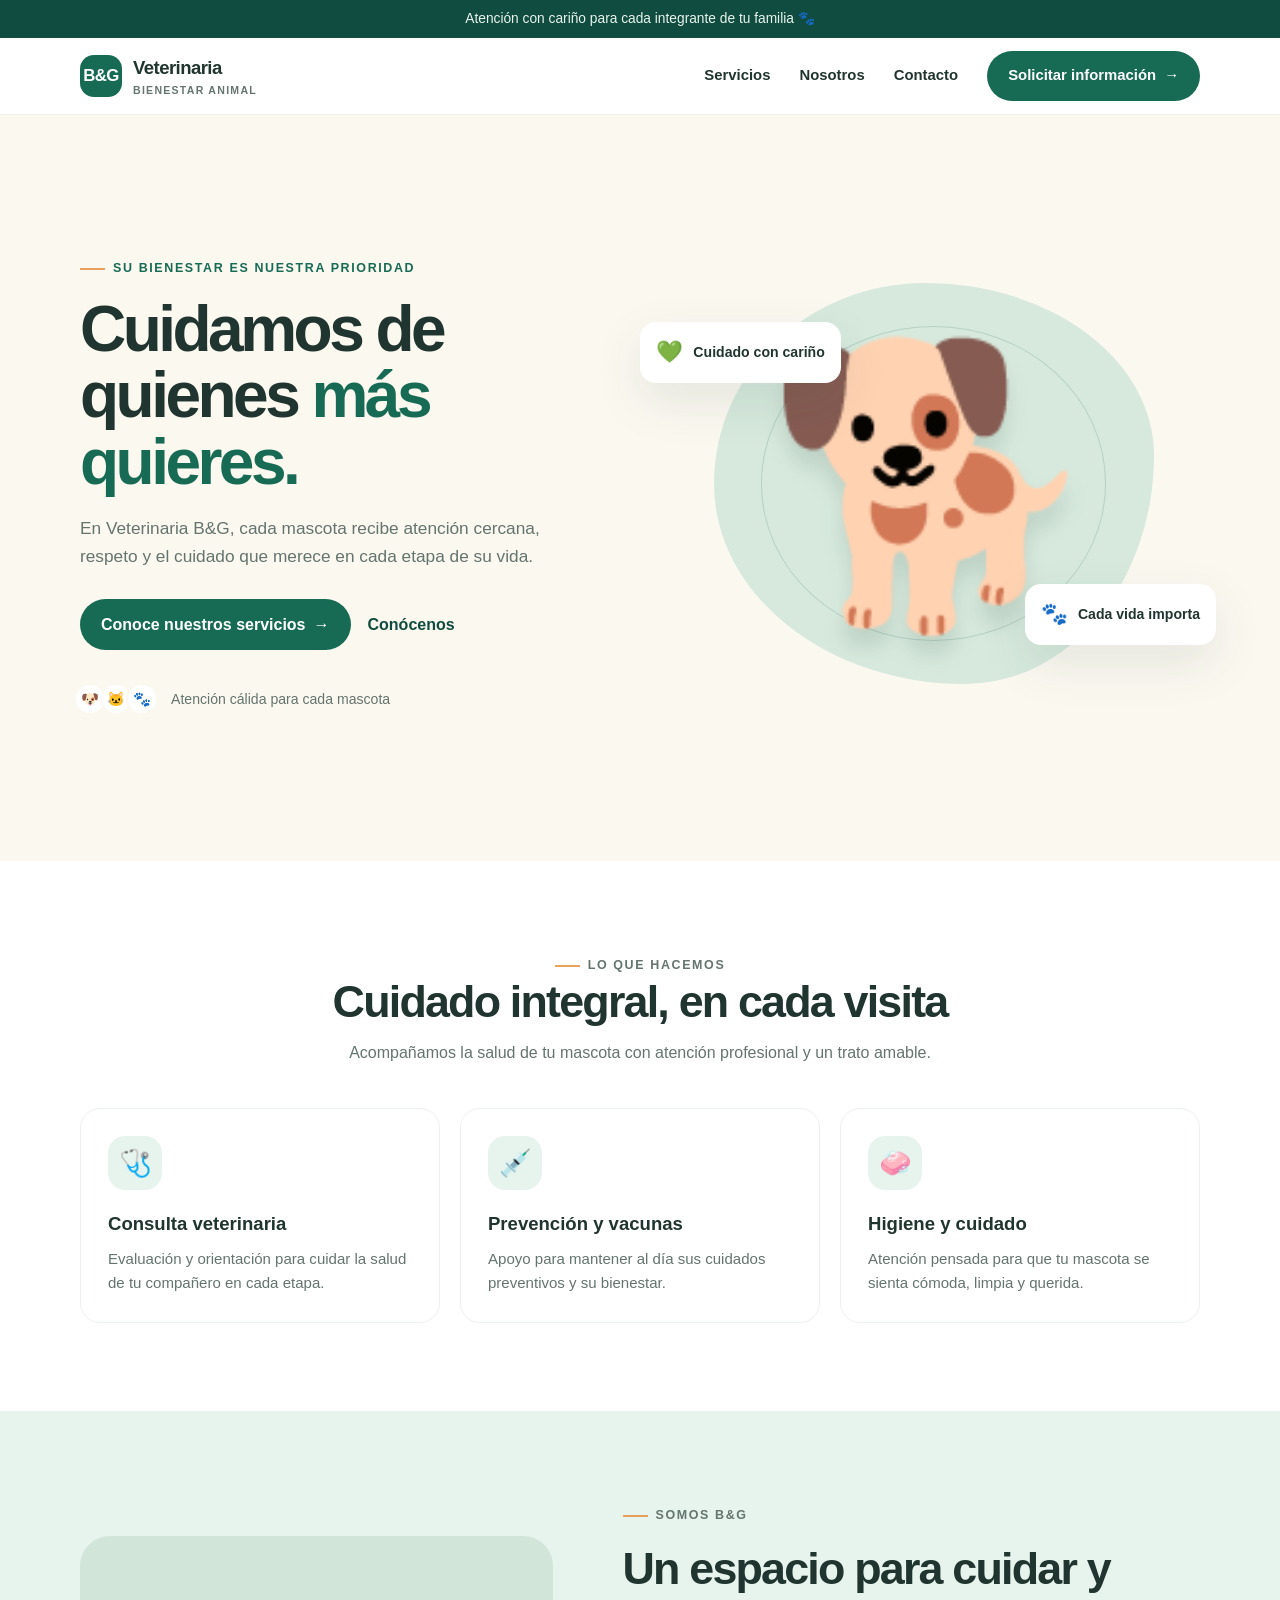
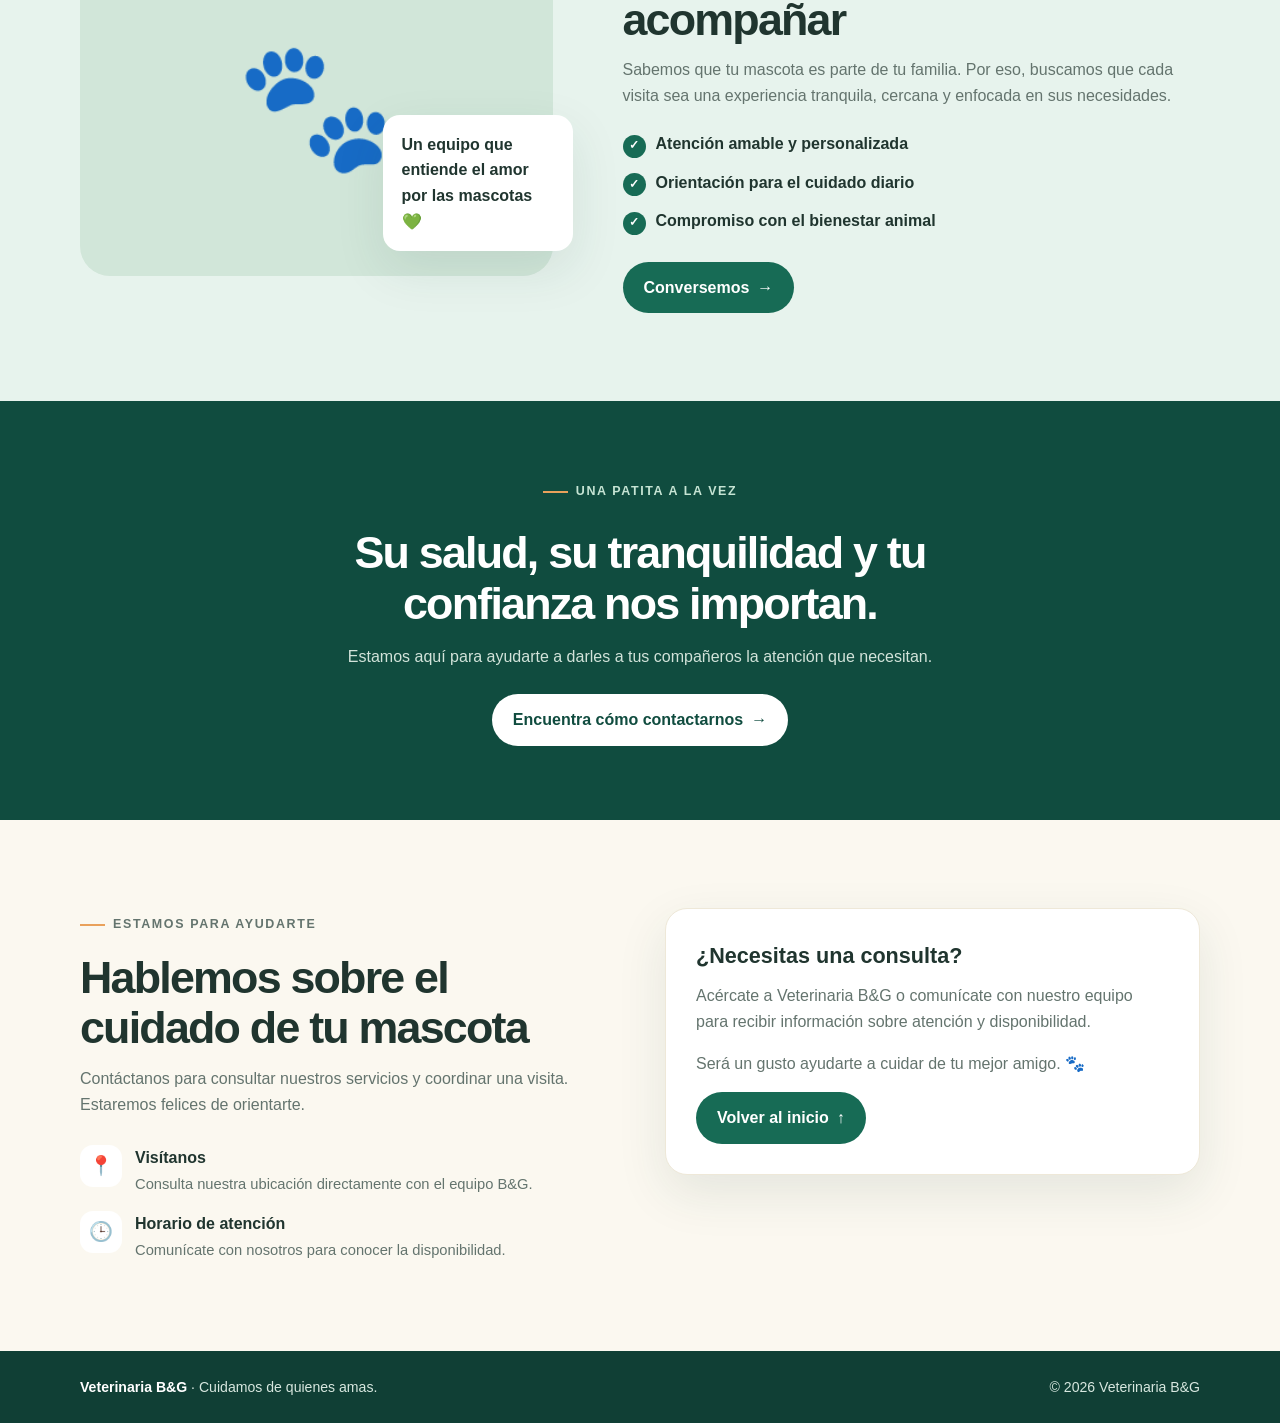
==== index.html @ 93775fff "Prueba de inicio" ====
<!DOCTYPE html>
<html lang="es">
<head>
	<meta charset="UTF-8">
	<meta name="viewport" content="width=device-width, initial-scale=1.0">
	<meta name="theme-color" content="#f5faf7">
	<meta name="description" content="Veterinaria B&G: cuidado cercano y atención veterinaria para quienes más quieres.">
	<title>Veterinaria B&amp;G | Cuidamos de quienes amas</title>
	<style>
		:root {
			--green: #176b55;
			--green-dark: #104c3f;
			--mint: #e7f3ed;
			--cream: #fbf8f0;
			--ink: #20352f;
			--muted: #64746e;
			--orange: #e9a15b;
			--white: #fff;
			--shadow: 0 18px 50px rgba(27, 70, 56, .1);
		}
		* { box-sizing: border-box; }
		html { scroll-behavior: smooth; }
		body { margin: 0; color: var(--ink); background: #fff; font-family: "Segoe UI", Arial, sans-serif; line-height: 1.6; }
		a { color: inherit; text-decoration: none; }
		.wrap { width: min(1120px, calc(100% - 40px)); margin: 0 auto; }
		.topbar { background: var(--green-dark); color: #e9f4ed; font-size: .86rem; padding: 8px 0; text-align: center; }
		header { position: sticky; z-index: 10; top: 0; background: rgba(255,255,255,.95); backdrop-filter: blur(12px); border-bottom: 1px solid #edf1ed; }
		.nav { min-height: 76px; display: flex; align-items: center; justify-content: space-between; gap: 24px; }
		.brand { display: flex; align-items: center; gap: 11px; font-weight: 800; font-size: 1.16rem; letter-spacing: -.03em; }
		.brand-mark { width: 42px; height: 42px; display: grid; place-items: center; border-radius: 14px; color: white; background: var(--green); font-size: 1.05rem; }
		.brand small { display: block; color: var(--muted); font-size: .66rem; font-weight: 600; letter-spacing: .12em; text-transform: uppercase; }
		.links { display: flex; align-items: center; gap: 29px; font-size: .93rem; font-weight: 600; }
		.links a:not(.button):hover { color: var(--green); }
		.button { display: inline-flex; align-items: center; justify-content: center; gap: 8px; border: 0; border-radius: 999px; padding: 13px 21px; color: #fff; background: var(--green); font: inherit; font-weight: 700; transition: transform .2s, background .2s; cursor: pointer; }
		.button:hover { background: var(--green-dark); transform: translateY(-2px); }
		.button.light { background: #fff; color: var(--green-dark); }
		.menu-toggle { display: none; border: 0; background: transparent; color: var(--green-dark); font-size: 1.6rem; cursor: pointer; }
		.hero { overflow: hidden; background: var(--cream); }
		.hero-grid { display: grid; grid-template-columns: 1fr 1fr; align-items: center; gap: 54px; min-height: 570px; padding-top: 45px; padding-bottom: 54px; }
		.eyebrow { display: inline-flex; align-items: center; gap: 8px; margin: 0 0 17px; color: var(--green); font-size: .78rem; font-weight: 800; letter-spacing: .13em; text-transform: uppercase; }
		.eyebrow:before { content: ""; width: 25px; height: 2px; background: var(--orange); }
		h1, h2, h3, p { margin-top: 0; }
		h1 { max-width: 570px; margin-bottom: 20px; font-size: clamp(2.7rem, 5vw, 4.65rem); line-height: 1.04; letter-spacing: -.055em; }
		h1 span { color: var(--green); }
		.hero-copy { max-width: 500px; margin-bottom: 28px; color: var(--muted); font-size: 1.08rem; }
		.hero-actions { display: flex; align-items: center; gap: 17px; flex-wrap: wrap; }
		.text-link { color: var(--green-dark); font-weight: 700; }
		.hero-visual { position: relative; min-height: 425px; display: grid; place-items: center; }
		.pet-art { position: relative; width: min(100%, 440px); aspect-ratio: 1 / .91; display: grid; place-items: center; border-radius: 48% 52% 43% 57% / 50% 43% 57% 50%; background: #d7e9dd; }
		.pet-art:before { content: ""; position: absolute; width: 78%; height: 78%; border: 1px solid rgba(23,107,85,.18); border-radius: 50%; }
		.pet-emoji { z-index: 1; font-size: clamp(10rem, 22vw, 17rem); line-height: 1; filter: drop-shadow(0 18px 10px rgba(34,65,48,.13)); }
		.float-card { position: absolute; z-index: 2; display: flex; align-items: center; gap: 10px; padding: 13px 16px; border-radius: 16px; background: white; box-shadow: var(--shadow); font-size: .88rem; font-weight: 700; }
		.float-card span { font-size: 1.35rem; }
		.float-one { top: 12%; left: -5%; }
		.float-two { right: -3%; bottom: 12%; }
		.trust-row { display: flex; align-items: center; gap: 13px; margin-top: 33px; color: var(--muted); font-size: .88rem; }
		.trust-icons { display: flex; }
		.trust-icons span { width: 32px; height: 32px; display: grid; place-items: center; margin-left: -6px; border: 2px solid var(--cream); border-radius: 50%; background: white; font-size: .9rem; }
		section { padding: 88px 0; }
		.section-heading { max-width: 640px; margin: 0 auto 43px; text-align: center; }
		.section-heading .eyebrow { justify-content: center; }
		h2 { margin-bottom: 13px; font-size: clamp(2rem, 3.5vw, 3rem); line-height: 1.13; letter-spacing: -.04em; }
		.section-heading p { margin-bottom: 0; color: var(--muted); }
		.services { background: #fff; }
		.cards { display: grid; grid-template-columns: repeat(3, 1fr); gap: 20px; }
		.card { padding: 27px; border: 1px solid #edf1ed; border-radius: 20px; background: #fff; transition: box-shadow .2s, transform .2s; }
		.card:hover { transform: translateY(-5px); box-shadow: var(--shadow); }
		.card-icon { width: 54px; height: 54px; display: grid; place-items: center; margin-bottom: 19px; border-radius: 17px; background: var(--mint); font-size: 1.65rem; }
		.card h3 { margin-bottom: 8px; font-size: 1.16rem; }
		.card p { margin-bottom: 0; color: var(--muted); font-size: .94rem; }
		.about { background: var(--mint); }
		.about-grid { display: grid; grid-template-columns: .9fr 1.1fr; align-items: center; gap: 70px; }
		.about-art { position: relative; min-height: 340px; display: grid; place-items: center; border-radius: 30px; background: #d1e6d9; }
		.about-art .big-paw { font-size: 8rem; }
		.about-badge { position: absolute; right: -20px; bottom: 25px; max-width: 190px; padding: 17px 19px; border-radius: 17px; background: #fff; box-shadow: var(--shadow); font-weight: 700; }
		.about-copy p { color: var(--muted); }
		.check-list { display: grid; gap: 12px; margin: 23px 0 27px; padding: 0; list-style: none; font-weight: 600; }
		.check-list li:before { content: "✓"; display: inline-grid; width: 23px; height: 23px; place-items: center; margin-right: 10px; border-radius: 50%; color: #fff; background: var(--green); font-size: .78rem; }
		.promise { padding: 74px 0; color: white; background: var(--green-dark); text-align: center; }
		.promise h2 { max-width: 740px; margin: 0 auto 15px; }
		.promise p { max-width: 600px; margin: 0 auto 25px; color: #d2e3da; }
		.contact { background: var(--cream); }
		.contact-grid { display: grid; grid-template-columns: 1fr 1fr; gap: 50px; align-items: start; }
		.contact-copy > p { color: var(--muted); }
		.contact-items { display: grid; gap: 15px; margin-top: 28px; }
		.contact-item { display: flex; align-items: flex-start; gap: 13px; }
		.contact-item .icon { width: 42px; height: 42px; flex: 0 0 42px; display: grid; place-items: center; border-radius: 13px; background: white; font-size: 1.2rem; }
		.contact-item strong { display: block; }
		.contact-item span { color: var(--muted); font-size: .92rem; }
		.contact-note { padding: 30px; border: 1px solid #eee8d8; border-radius: 22px; background: white; box-shadow: var(--shadow); }
		.contact-note h3 { margin-bottom: 10px; font-size: 1.35rem; }
		.contact-note p { color: var(--muted); }
		footer { padding: 25px 0; color: #d7e7df; background: #103f35; font-size: .88rem; }
		.footer-row { display: flex; justify-content: space-between; align-items: center; gap: 15px; }
		footer strong { color: #fff; }
		@media (max-width: 760px) {
			.wrap { width: min(100% - 32px, 560px); }
			.nav { min-height: 68px; }
			.menu-toggle { display: block; }
			.links { position: absolute; top: 68px; left: 0; right: 0; display: none; align-items: stretch; gap: 0; padding: 10px 24px 20px; background: white; border-bottom: 1px solid #edf1ed; }
			.links.open { display: flex; flex-direction: column; }
			.links a { padding: 11px 0; }
			.links .button { margin-top: 8px; padding: 11px; }
			.hero-grid { grid-template-columns: 1fr; gap: 20px; padding-top: 53px; }
			.hero-visual { min-height: 330px; }
			.pet-art { width: min(82%, 350px); }
			.float-one { left: 0; }
			.float-two { right: 0; }
			.trust-row { margin-top: 25px; }
			section { padding: 66px 0; }
			.cards { grid-template-columns: 1fr; }
			.card { padding: 23px; }
			.about-grid, .contact-grid { grid-template-columns: 1fr; gap: 35px; }
			.about-art { min-height: 270px; margin-right: 14px; }
			.about-badge { right: -14px; }
			.footer-row { flex-direction: column; text-align: center; }
		}
		@media (prefers-reduced-motion: reduce) { html { scroll-behavior: auto; } *, *:before, *:after { transition-duration: .01ms !important; } }
	</style>
</head>
<body>
	<div class="topbar">Atención con cariño para cada integrante de tu familia 🐾</div>
	<header>
		<nav class="nav wrap" aria-label="Navegación principal">
			<a class="brand" href="#inicio" aria-label="Veterinaria B y G, inicio">
				<span class="brand-mark">B&amp;G</span>
				<span>Veterinaria<small>Bienestar animal</small></span>
			</a>
			<button class="menu-toggle" aria-label="Abrir menú" aria-expanded="false">☰</button>
			<div class="links">
				<a href="#servicios">Servicios</a>
				<a href="#nosotros">Nosotros</a>
				<a href="#contacto">Contacto</a>
				<a class="button" href="#contacto">Solicitar información <span aria-hidden="true">→</span></a>
			</div>
		</nav>
	</header>

	<main>
		<section class="hero" id="inicio">
			<div class="hero-grid wrap">
				<div>
					<p class="eyebrow">Su bienestar es nuestra prioridad</p>
					<h1>Cuidamos de quienes <span>más quieres.</span></h1>
					<p class="hero-copy">En Veterinaria B&amp;G, cada mascota recibe atención cercana, respeto y el cuidado que merece en cada etapa de su vida.</p>
					<div class="hero-actions">
						<a class="button" href="#servicios">Conoce nuestros servicios <span aria-hidden="true">→</span></a>
						<a class="text-link" href="#nosotros">Conócenos</a>
					</div>
					<div class="trust-row">
						<div class="trust-icons" aria-hidden="true"><span>🐶</span><span>🐱</span><span>🐾</span></div>
						<span>Atención cálida para cada mascota</span>
					</div>
				</div>
				<div class="hero-visual" aria-label="Ilustración de una mascota">
					<div class="pet-art"><span class="pet-emoji" aria-hidden="true">🐕</span></div>
					<div class="float-card float-one"><span>💚</span> Cuidado con cariño</div>
					<div class="float-card float-two"><span>🐾</span> Cada vida importa</div>
				</div>
			</div>
		</section>

		<section class="services" id="servicios">
			<div class="wrap">
				<div class="section-heading">
					<p class="eyebrow">Lo que hacemos</p>
					<h2>Cuidado integral, en cada visita</h2>
					<p>Acompañamos la salud de tu mascota con atención profesional y un trato amable.</p>
				</div>
				<div class="cards">
					<article class="card"><div class="card-icon" aria-hidden="true">🩺</div><h3>Consulta veterinaria</h3><p>Evaluación y orientación para cuidar la salud de tu compañero en cada etapa.</p></article>
					<article class="card"><div class="card-icon" aria-hidden="true">💉</div><h3>Prevención y vacunas</h3><p>Apoyo para mantener al día sus cuidados preventivos y su bienestar.</p></article>
					<article class="card"><div class="card-icon" aria-hidden="true">🧼</div><h3>Higiene y cuidado</h3><p>Atención pensada para que tu mascota se sienta cómoda, limpia y querida.</p></article>
				</div>
			</div>
		</section>

		<section class="about" id="nosotros">
			<div class="about-grid wrap">
				<div class="about-art" aria-label="Ilustración de una huella"><span class="big-paw" aria-hidden="true">🐾</span><div class="about-badge">Un equipo que entiende el amor por las mascotas 💚</div></div>
				<div class="about-copy">
					<p class="eyebrow">Somos B&amp;G</p>
					<h2>Un espacio para cuidar y acompañar</h2>
					<p>Sabemos que tu mascota es parte de tu familia. Por eso, buscamos que cada visita sea una experiencia tranquila, cercana y enfocada en sus necesidades.</p>
					<ul class="check-list"><li>Atención amable y personalizada</li><li>Orientación para el cuidado diario</li><li>Compromiso con el bienestar animal</li></ul>
					<a class="button" href="#contacto">Conversemos <span aria-hidden="true">→</span></a>
				</div>
			</div>
		</section>

		<section class="promise">
			<div class="wrap">
				<p class="eyebrow" style="color:#c6e4d4">Una patita a la vez</p>
				<h2>Su salud, su tranquilidad y tu confianza nos importan.</h2>
				<p>Estamos aquí para ayudarte a darles a tus compañeros la atención que necesitan.</p>
				<a class="button light" href="#contacto">Encuentra cómo contactarnos <span aria-hidden="true">→</span></a>
			</div>
		</section>

		<section class="contact" id="contacto">
			<div class="contact-grid wrap">
				<div class="contact-copy">
					<p class="eyebrow">Estamos para ayudarte</p>
					<h2>Hablemos sobre el cuidado de tu mascota</h2>
					<p>Contáctanos para consultar nuestros servicios y coordinar una visita. Estaremos felices de orientarte.</p>
					<div class="contact-items">
						<div class="contact-item"><span class="icon" aria-hidden="true">📍</span><div><strong>Visítanos</strong><span>Consulta nuestra ubicación directamente con el equipo B&amp;G.</span></div></div>
						<div class="contact-item"><span class="icon" aria-hidden="true">🕒</span><div><strong>Horario de atención</strong><span>Comunícate con nosotros para conocer la disponibilidad.</span></div></div>
					</div>
				</div>
				<div class="contact-note">
					<h3>¿Necesitas una consulta?</h3>
					<p>Acércate a Veterinaria B&amp;G o comunícate con nuestro equipo para recibir información sobre atención y disponibilidad.</p>
					<p>Será un gusto ayudarte a cuidar de tu mejor amigo. 🐾</p>
					<a class="button" href="#inicio">Volver al inicio <span aria-hidden="true">↑</span></a>
				</div>
			</div>
		</section>
	</main>

	<footer>
		<div class="footer-row wrap"><span><strong>Veterinaria B&amp;G</strong> · Cuidamos de quienes amas.</span><span>© <span id="year"></span> Veterinaria B&amp;G</span></div>
	</footer>
	<script>
		const menuButton = document.querySelector('.menu-toggle');
		const navLinks = document.querySelector('.links');
		menuButton.addEventListener('click', () => {
			const isOpen = navLinks.classList.toggle('open');
			menuButton.setAttribute('aria-expanded', String(isOpen));
			menuButton.setAttribute('aria-label', isOpen ? 'Cerrar menú' : 'Abrir menú');
		});
		navLinks.querySelectorAll('a').forEach(link => link.addEventListener('click', () => {
			navLinks.classList.remove('open');
			menuButton.setAttribute('aria-expanded', 'false');
			menuButton.setAttribute('aria-label', 'Abrir menú');
		}));
		document.getElementById('year').textContent = new Date().getFullYear();
	</script>
</body>
</html>
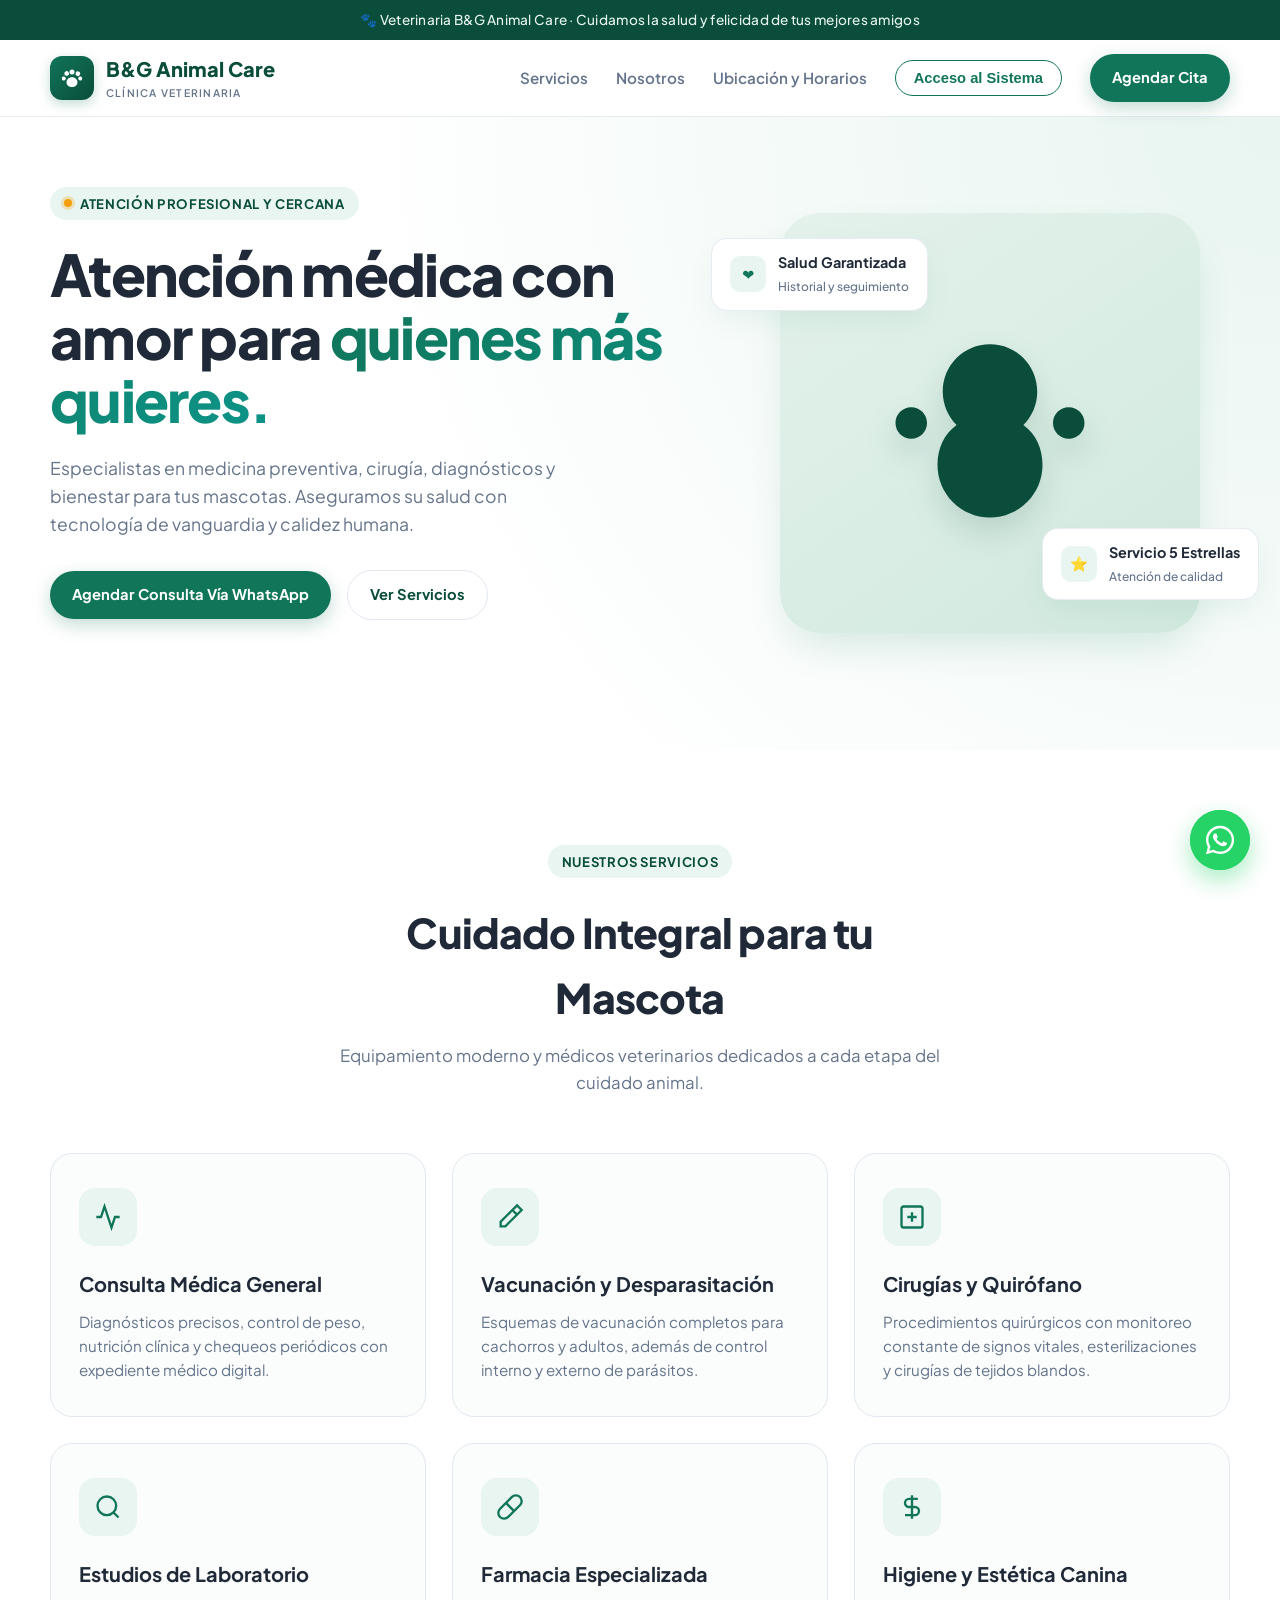
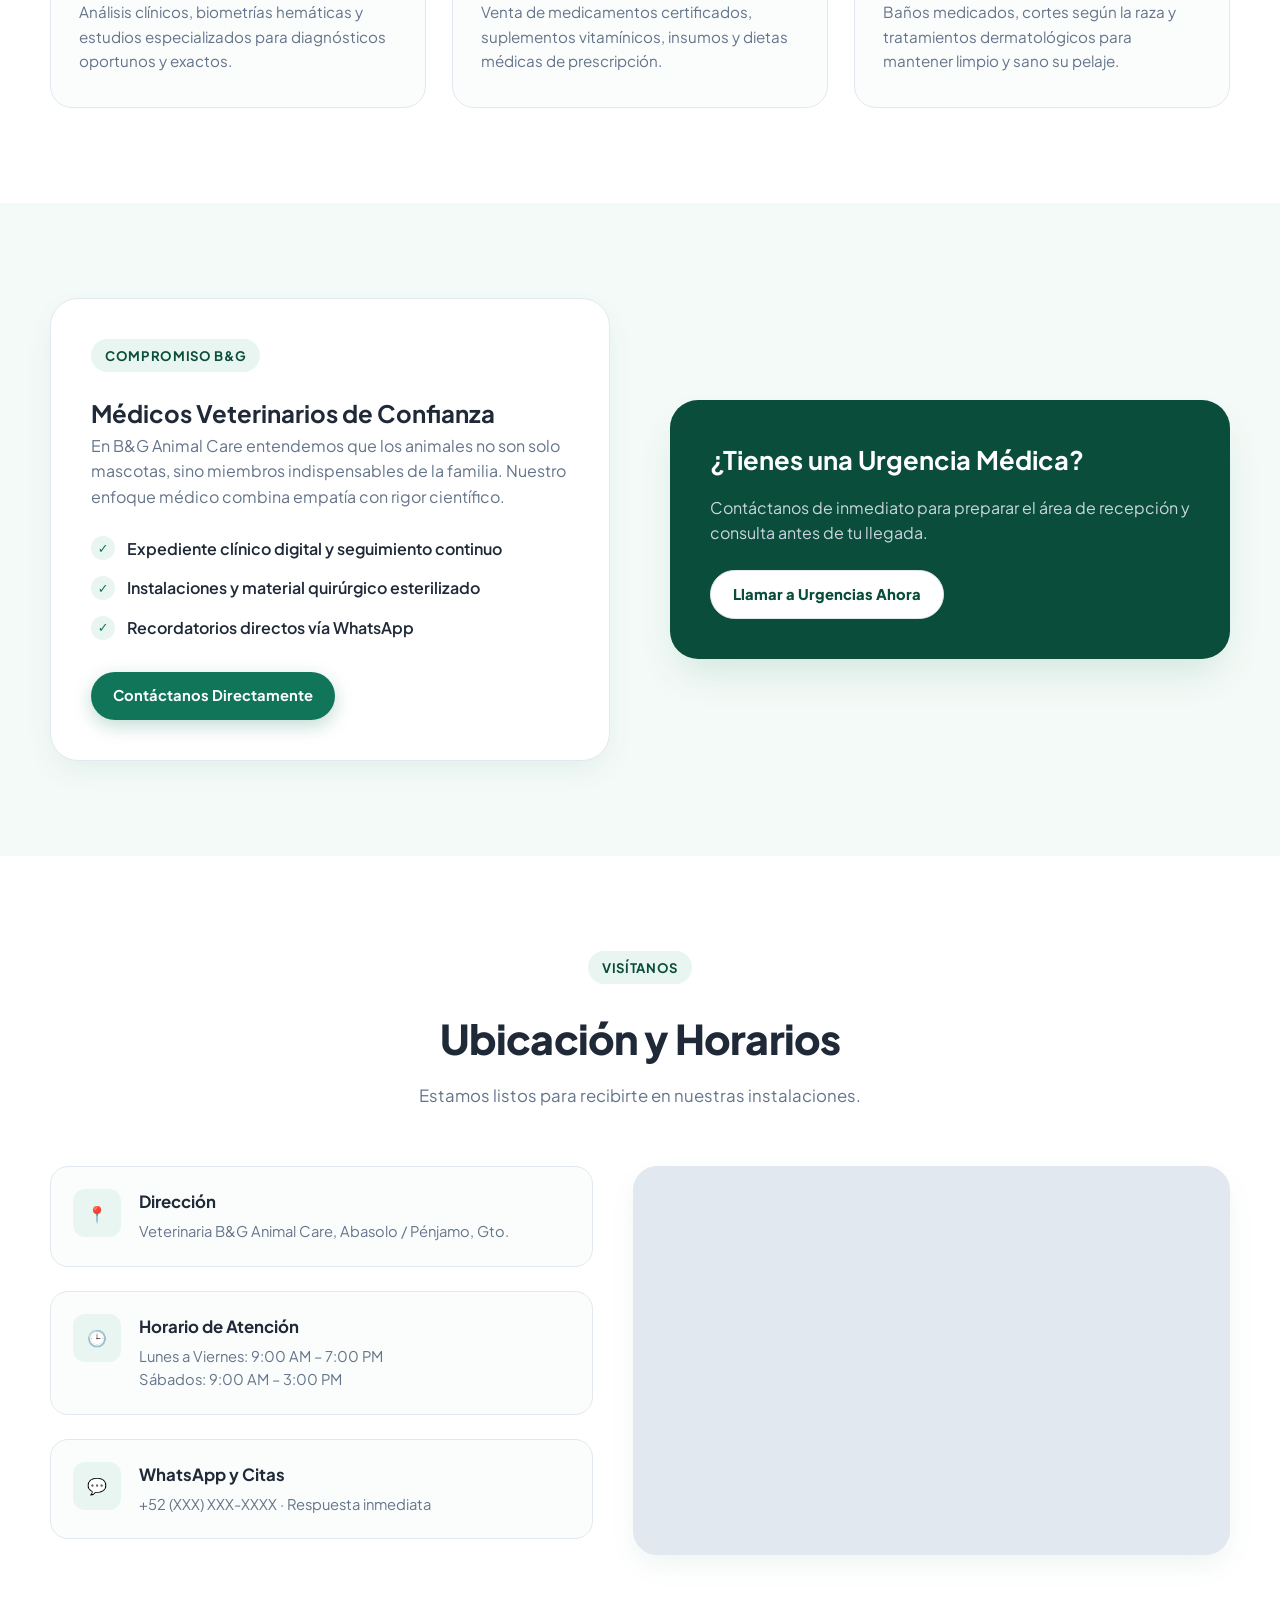
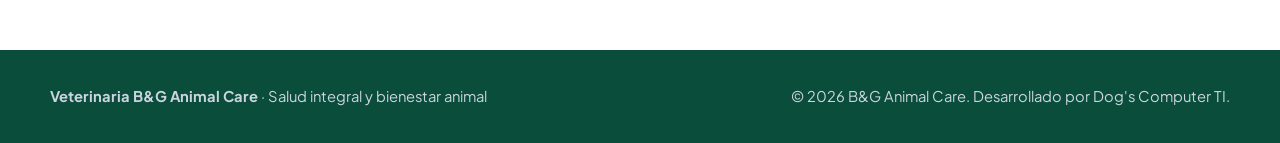
==== commit 74ce0391: "Actualización del index" ====
--- a/index.html
+++ b/index.html
@@ -3,238 +3,884 @@
 <head>
 	<meta charset="UTF-8">
 	<meta name="viewport" content="width=device-width, initial-scale=1.0">
-	<meta name="theme-color" content="#f5faf7">
-	<meta name="description" content="Veterinaria B&G: cuidado cercano y atención veterinaria para quienes más quieres.">
-	<title>Veterinaria B&amp;G | Cuidamos de quienes amas</title>
+	<meta name="theme-color" content="#107559">
+	<meta name="description" content="Veterinaria B&G Animal Care: Cuidado médico integral, cirugías, vacunas y atención especializada para tu mascota.">
+	<title>Veterinaria B&amp;G Animal Care | Cuidamos de quienes amas</title>
+	
+	<!-- Google Fonts -->
+	<link rel="preconnect" href="https://fonts.googleapis.com">
+	<link rel="preconnect" href="https://fonts.gstatic.com" crossorigin>
+	<link href="https://fonts.googleapis.com/css2?family=Plus+Jakarta+Sans:wght@400;500;600;700;800&display=swap" rel="stylesheet">
+
 	<style>
 		:root {
-			--green: #176b55;
-			--green-dark: #104c3f;
-			--mint: #e7f3ed;
-			--cream: #fbf8f0;
-			--ink: #20352f;
-			--muted: #64746e;
-			--orange: #e9a15b;
-			--white: #fff;
-			--shadow: 0 18px 50px rgba(27, 70, 56, .1);
-		}
-		* { box-sizing: border-box; }
-		html { scroll-behavior: smooth; }
-		body { margin: 0; color: var(--ink); background: #fff; font-family: "Segoe UI", Arial, sans-serif; line-height: 1.6; }
-		a { color: inherit; text-decoration: none; }
-		.wrap { width: min(1120px, calc(100% - 40px)); margin: 0 auto; }
-		.topbar { background: var(--green-dark); color: #e9f4ed; font-size: .86rem; padding: 8px 0; text-align: center; }
-		header { position: sticky; z-index: 10; top: 0; background: rgba(255,255,255,.95); backdrop-filter: blur(12px); border-bottom: 1px solid #edf1ed; }
-		.nav { min-height: 76px; display: flex; align-items: center; justify-content: space-between; gap: 24px; }
-		.brand { display: flex; align-items: center; gap: 11px; font-weight: 800; font-size: 1.16rem; letter-spacing: -.03em; }
-		.brand-mark { width: 42px; height: 42px; display: grid; place-items: center; border-radius: 14px; color: white; background: var(--green); font-size: 1.05rem; }
-		.brand small { display: block; color: var(--muted); font-size: .66rem; font-weight: 600; letter-spacing: .12em; text-transform: uppercase; }
-		.links { display: flex; align-items: center; gap: 29px; font-size: .93rem; font-weight: 600; }
-		.links a:not(.button):hover { color: var(--green); }
-		.button { display: inline-flex; align-items: center; justify-content: center; gap: 8px; border: 0; border-radius: 999px; padding: 13px 21px; color: #fff; background: var(--green); font: inherit; font-weight: 700; transition: transform .2s, background .2s; cursor: pointer; }
-		.button:hover { background: var(--green-dark); transform: translateY(-2px); }
-		.button.light { background: #fff; color: var(--green-dark); }
-		.menu-toggle { display: none; border: 0; background: transparent; color: var(--green-dark); font-size: 1.6rem; cursor: pointer; }
-		.hero { overflow: hidden; background: var(--cream); }
-		.hero-grid { display: grid; grid-template-columns: 1fr 1fr; align-items: center; gap: 54px; min-height: 570px; padding-top: 45px; padding-bottom: 54px; }
-		.eyebrow { display: inline-flex; align-items: center; gap: 8px; margin: 0 0 17px; color: var(--green); font-size: .78rem; font-weight: 800; letter-spacing: .13em; text-transform: uppercase; }
-		.eyebrow:before { content: ""; width: 25px; height: 2px; background: var(--orange); }
-		h1, h2, h3, p { margin-top: 0; }
-		h1 { max-width: 570px; margin-bottom: 20px; font-size: clamp(2.7rem, 5vw, 4.65rem); line-height: 1.04; letter-spacing: -.055em; }
-		h1 span { color: var(--green); }
-		.hero-copy { max-width: 500px; margin-bottom: 28px; color: var(--muted); font-size: 1.08rem; }
-		.hero-actions { display: flex; align-items: center; gap: 17px; flex-wrap: wrap; }
-		.text-link { color: var(--green-dark); font-weight: 700; }
-		.hero-visual { position: relative; min-height: 425px; display: grid; place-items: center; }
-		.pet-art { position: relative; width: min(100%, 440px); aspect-ratio: 1 / .91; display: grid; place-items: center; border-radius: 48% 52% 43% 57% / 50% 43% 57% 50%; background: #d7e9dd; }
-		.pet-art:before { content: ""; position: absolute; width: 78%; height: 78%; border: 1px solid rgba(23,107,85,.18); border-radius: 50%; }
-		.pet-emoji { z-index: 1; font-size: clamp(10rem, 22vw, 17rem); line-height: 1; filter: drop-shadow(0 18px 10px rgba(34,65,48,.13)); }
-		.float-card { position: absolute; z-index: 2; display: flex; align-items: center; gap: 10px; padding: 13px 16px; border-radius: 16px; background: white; box-shadow: var(--shadow); font-size: .88rem; font-weight: 700; }
-		.float-card span { font-size: 1.35rem; }
-		.float-one { top: 12%; left: -5%; }
-		.float-two { right: -3%; bottom: 12%; }
-		.trust-row { display: flex; align-items: center; gap: 13px; margin-top: 33px; color: var(--muted); font-size: .88rem; }
-		.trust-icons { display: flex; }
-		.trust-icons span { width: 32px; height: 32px; display: grid; place-items: center; margin-left: -6px; border: 2px solid var(--cream); border-radius: 50%; background: white; font-size: .9rem; }
-		section { padding: 88px 0; }
-		.section-heading { max-width: 640px; margin: 0 auto 43px; text-align: center; }
-		.section-heading .eyebrow { justify-content: center; }
-		h2 { margin-bottom: 13px; font-size: clamp(2rem, 3.5vw, 3rem); line-height: 1.13; letter-spacing: -.04em; }
-		.section-heading p { margin-bottom: 0; color: var(--muted); }
+			--primary: #107559;
+			--primary-dark: #0a4d3a;
+			--primary-light: #e8f5f0;
+			--accent: #f59e0b;
+			--accent-hover: #d97706;
+			--bg-surface: #fbfdfc;
+			--text-main: #1f2937;
+			--text-muted: #64748b;
+			--border-color: #e2e8f0;
+			--shadow-sm: 0 4px 6px -1px rgba(0, 0, 0, 0.05);
+			--shadow-md: 0 12px 30px -4px rgba(16, 117, 89, 0.08);
+			--shadow-lg: 0 20px 40px -10px rgba(16, 117, 89, 0.16);
+			--transition: all 0.3s cubic-bezier(0.16, 1, 0.3, 1);
+		}
+
+		* { box-sizing: border-box; margin: 0; padding: 0; }
+		html { scroll-behavior: smooth; font-size: 16px; }
+		body {
+			font-family: 'Plus Jakarta Sans', system-ui, -apple-system, sans-serif;
+			color: var(--text-main);
+			background-color: var(--bg-surface);
+			line-height: 1.6;
+			overflow-x: hidden;
+		}
+
+		a { text-decoration: none; color: inherit; }
+		ul { list-style: none; }
+		.container { width: min(1180px, calc(100% - 40px)); margin: 0 auto; }
+
+		/* Top Announcement */
+		.topbar {
+			background: var(--primary-dark);
+			color: #e6f4ef;
+			font-size: 0.85rem;
+			font-weight: 500;
+			padding: 9px 0;
+			text-align: center;
+			letter-spacing: 0.02em;
+		}
+
+		/* Header & Nav */
+		header {
+			position: sticky;
+			top: 0;
+			z-index: 100;
+			background: rgba(255, 255, 255, 0.9);
+			backdrop-filter: blur(14px);
+			border-bottom: 1px solid rgba(226, 232, 240, 0.8);
+			transition: var(--transition);
+		}
+		.nav {
+			display: flex;
+			align-items: center;
+			justify-content: space-between;
+			min-height: 76px;
+		}
+		.brand {
+			display: flex;
+			align-items: center;
+			gap: 12px;
+			font-weight: 800;
+			font-size: 1.25rem;
+			color: var(--primary-dark);
+		}
+		.brand-mark {
+			width: 44px;
+			height: 44px;
+			background: linear-gradient(135deg, var(--primary), var(--primary-dark));
+			color: #fff;
+			display: grid;
+			place-items: center;
+			border-radius: 12px;
+			box-shadow: 0 4px 12px rgba(16, 117, 89, 0.25);
+		}
+		.brand-mark svg { width: 24px; height: 24px; fill: currentColor; }
+		.brand-text small {
+			display: block;
+			font-size: 0.65rem;
+			letter-spacing: 0.12em;
+			color: var(--text-muted);
+			font-weight: 600;
+			text-transform: uppercase;
+		}
+		.links {
+			display: flex;
+			align-items: center;
+			gap: 28px;
+			font-weight: 600;
+			font-size: 0.95rem;
+		}
+		.links a:not(.btn) {
+			color: var(--text-muted);
+			transition: var(--transition);
+		}
+		.links a:not(.btn):hover { color: var(--primary); }
+
+		/* Botones */
+		.btn {
+			display: inline-flex;
+			align-items: center;
+			justify-content: center;
+			gap: 8px;
+			padding: 12px 22px;
+			border-radius: 9999px;
+			font-weight: 700;
+			font-size: 0.92rem;
+			border: none;
+			cursor: pointer;
+			transition: var(--transition);
+		}
+		.btn-primary {
+			background: var(--primary);
+			color: #fff;
+			box-shadow: 0 6px 18px rgba(16, 117, 89, 0.25);
+		}
+		.btn-primary:hover {
+			background: var(--primary-dark);
+			transform: translateY(-2px);
+			box-shadow: 0 10px 24px rgba(16, 117, 89, 0.3);
+		}
+		.btn-secondary {
+			background: #fff;
+			color: var(--primary-dark);
+			border: 1px solid var(--border-color);
+		}
+		.btn-secondary:hover {
+			border-color: var(--primary);
+			color: var(--primary);
+			transform: translateY(-2px);
+		}
+		.btn-login {
+			background: transparent;
+			color: var(--primary);
+			border: 1.5px solid var(--primary);
+			padding: 9px 18px;
+		}
+		.btn-login:hover {
+			background: var(--primary);
+			color: #fff;
+		}
+		.menu-toggle {
+			display: none;
+			background: none;
+			border: none;
+			cursor: pointer;
+			padding: 8px;
+			color: var(--primary-dark);
+		}
+
+		/* Hero Section */
+		.hero {
+			position: relative;
+			padding: 70px 0 90px;
+			background: radial-gradient(circle at top right, #e8f5f0 0%, #ffffff 65%);
+			overflow: hidden;
+		}
+		.hero-grid {
+			display: grid;
+			grid-template-columns: 1.15fr 0.85fr;
+			align-items: center;
+			gap: 50px;
+		}
+		.badge {
+			display: inline-flex;
+			align-items: center;
+			gap: 8px;
+			background: var(--primary-light);
+			color: var(--primary-dark);
+			padding: 6px 14px;
+			border-radius: 30px;
+			font-size: 0.82rem;
+			font-weight: 700;
+			margin-bottom: 22px;
+			text-transform: uppercase;
+			letter-spacing: 0.05em;
+		}
+		.badge-dot {
+			width: 8px;
+			height: 8px;
+			border-radius: 50%;
+			background: var(--accent);
+			box-shadow: 0 0 0 3px rgba(245, 158, 11, 0.25);
+		}
+		h1 {
+			font-size: clamp(2.4rem, 4.5vw, 3.8rem);
+			font-weight: 800;
+			line-height: 1.1;
+			letter-spacing: -0.03em;
+			margin-bottom: 22px;
+		}
+		h1 span {
+			background: linear-gradient(135deg, var(--primary) 0%, #0d9488 100%);
+			-webkit-background-clip: text;
+			-webkit-text-fill-color: transparent;
+		}
+		.hero-desc {
+			color: var(--text-muted);
+			font-size: 1.1rem;
+			max-width: 520px;
+			margin-bottom: 32px;
+		}
+		.hero-actions {
+			display: flex;
+			align-items: center;
+			gap: 16px;
+			flex-wrap: wrap;
+			margin-bottom: 40px;
+		}
+
+		/* Tarjetas Flotantes Visual */
+		.hero-visual {
+			position: relative;
+			display: flex;
+			justify-content: center;
+			align-items: center;
+		}
+		.hero-card-base {
+			width: 100%;
+			max-width: 420px;
+			aspect-ratio: 1/1;
+			background: linear-gradient(145deg, #e4f2eb, #d1e9de);
+			border-radius: 40px;
+			display: flex;
+			align-items: center;
+			justify-content: center;
+			position: relative;
+			box-shadow: var(--shadow-lg);
+			animation: morphBlob 10s ease-in-out infinite alternate;
+		}
+		.hero-card-base svg.main-pet {
+			width: 60%;
+			height: 60%;
+			fill: var(--primary-dark);
+			filter: drop-shadow(0 15px 15px rgba(10, 77, 58, 0.15));
+			animation: softBounce 3.5s ease-in-out infinite;
+		}
+		.floating-pill {
+			position: absolute;
+			background: #ffffff;
+			padding: 12px 18px;
+			border-radius: 16px;
+			box-shadow: var(--shadow-md);
+			display: flex;
+			align-items: center;
+			gap: 12px;
+			font-weight: 700;
+			font-size: 0.9rem;
+			border: 1px solid rgba(226, 232, 240, 0.8);
+		}
+		.floating-pill.pill-1 {
+			top: 6%;
+			left: -8%;
+			animation: float 4.5s ease-in-out infinite;
+		}
+		.floating-pill.pill-2 {
+			bottom: 8%;
+			right: -6%;
+			animation: float 5s ease-in-out infinite reverse;
+		}
+		.pill-icon {
+			width: 36px;
+			height: 36px;
+			background: var(--primary-light);
+			border-radius: 10px;
+			display: grid;
+			place-items: center;
+			color: var(--primary);
+		}
+
+		/* Sección General */
+		section { padding: 95px 0; }
+		.section-header {
+			text-align: center;
+			max-width: 640px;
+			margin: 0 auto 56px;
+		}
+		.section-header h2 {
+			font-size: clamp(2rem, 3.2vw, 2.7rem);
+			font-weight: 800;
+			letter-spacing: -0.02em;
+			margin-bottom: 12px;
+		}
+		.section-header p {
+			color: var(--text-muted);
+			font-size: 1.05rem;
+		}
+
+		/* Grid de Servicios */
 		.services { background: #fff; }
-		.cards { display: grid; grid-template-columns: repeat(3, 1fr); gap: 20px; }
-		.card { padding: 27px; border: 1px solid #edf1ed; border-radius: 20px; background: #fff; transition: box-shadow .2s, transform .2s; }
-		.card:hover { transform: translateY(-5px); box-shadow: var(--shadow); }
-		.card-icon { width: 54px; height: 54px; display: grid; place-items: center; margin-bottom: 19px; border-radius: 17px; background: var(--mint); font-size: 1.65rem; }
-		.card h3 { margin-bottom: 8px; font-size: 1.16rem; }
-		.card p { margin-bottom: 0; color: var(--muted); font-size: .94rem; }
-		.about { background: var(--mint); }
-		.about-grid { display: grid; grid-template-columns: .9fr 1.1fr; align-items: center; gap: 70px; }
-		.about-art { position: relative; min-height: 340px; display: grid; place-items: center; border-radius: 30px; background: #d1e6d9; }
-		.about-art .big-paw { font-size: 8rem; }
-		.about-badge { position: absolute; right: -20px; bottom: 25px; max-width: 190px; padding: 17px 19px; border-radius: 17px; background: #fff; box-shadow: var(--shadow); font-weight: 700; }
-		.about-copy p { color: var(--muted); }
-		.check-list { display: grid; gap: 12px; margin: 23px 0 27px; padding: 0; list-style: none; font-weight: 600; }
-		.check-list li:before { content: "✓"; display: inline-grid; width: 23px; height: 23px; place-items: center; margin-right: 10px; border-radius: 50%; color: #fff; background: var(--green); font-size: .78rem; }
-		.promise { padding: 74px 0; color: white; background: var(--green-dark); text-align: center; }
-		.promise h2 { max-width: 740px; margin: 0 auto 15px; }
-		.promise p { max-width: 600px; margin: 0 auto 25px; color: #d2e3da; }
-		.contact { background: var(--cream); }
-		.contact-grid { display: grid; grid-template-columns: 1fr 1fr; gap: 50px; align-items: start; }
-		.contact-copy > p { color: var(--muted); }
-		.contact-items { display: grid; gap: 15px; margin-top: 28px; }
-		.contact-item { display: flex; align-items: flex-start; gap: 13px; }
-		.contact-item .icon { width: 42px; height: 42px; flex: 0 0 42px; display: grid; place-items: center; border-radius: 13px; background: white; font-size: 1.2rem; }
-		.contact-item strong { display: block; }
-		.contact-item span { color: var(--muted); font-size: .92rem; }
-		.contact-note { padding: 30px; border: 1px solid #eee8d8; border-radius: 22px; background: white; box-shadow: var(--shadow); }
-		.contact-note h3 { margin-bottom: 10px; font-size: 1.35rem; }
-		.contact-note p { color: var(--muted); }
-		footer { padding: 25px 0; color: #d7e7df; background: #103f35; font-size: .88rem; }
-		.footer-row { display: flex; justify-content: space-between; align-items: center; gap: 15px; }
-		footer strong { color: #fff; }
-		@media (max-width: 760px) {
-			.wrap { width: min(100% - 32px, 560px); }
-			.nav { min-height: 68px; }
+		.services-grid {
+			display: grid;
+			grid-template-columns: repeat(auto-fit, minmax(280px, 1fr));
+			gap: 26px;
+		}
+		.service-card {
+			background: var(--bg-surface);
+			border: 1px solid var(--border-color);
+			padding: 34px 28px;
+			border-radius: 22px;
+			transition: var(--transition);
+			display: flex;
+			flex-direction: column;
+		}
+		.service-card:hover {
+			transform: translateY(-8px);
+			background: #ffffff;
+			border-color: rgba(16, 117, 89, 0.25);
+			box-shadow: var(--shadow-lg);
+		}
+		.service-icon {
+			width: 58px;
+			height: 58px;
+			border-radius: 16px;
+			background: var(--primary-light);
+			color: var(--primary);
+			display: grid;
+			place-items: center;
+			margin-bottom: 22px;
+			transition: var(--transition);
+		}
+		.service-card:hover .service-icon {
+			background: var(--primary);
+			color: #fff;
+			transform: scale(1.08);
+		}
+		.service-card h3 {
+			font-size: 1.25rem;
+			font-weight: 700;
+			margin-bottom: 10px;
+		}
+		.service-card p {
+			color: var(--text-muted);
+			font-size: 0.95rem;
+			line-height: 1.6;
+		}
+
+		/* Nosotros */
+		.about { background: #f4faf7; }
+		.about-grid {
+			display: grid;
+			grid-template-columns: 1fr 1fr;
+			gap: 60px;
+			align-items: center;
+		}
+		.about-box {
+			background: #ffffff;
+			padding: 40px;
+			border-radius: 28px;
+			box-shadow: var(--shadow-md);
+			border: 1px solid var(--border-color);
+		}
+		.checklist { display: grid; gap: 14px; margin: 26px 0 32px; }
+		.checklist-item {
+			display: flex;
+			align-items: center;
+			gap: 12px;
+			font-weight: 600;
+			color: var(--text-main);
+		}
+		.checklist-icon {
+			width: 24px;
+			height: 24px;
+			background: var(--primary-light);
+			color: var(--primary);
+			border-radius: 50%;
+			display: grid;
+			place-items: center;
+			font-size: 0.8rem;
+			flex-shrink: 0;
+		}
+
+		/* Contacto y Mapa */
+		.contact { background: #fff; }
+		.contact-grid {
+			display: grid;
+			grid-template-columns: 1fr 1.1fr;
+			gap: 40px;
+		}
+		.contact-details {
+			display: flex;
+			flex-direction: column;
+			gap: 24px;
+		}
+		.contact-card {
+			display: flex;
+			gap: 18px;
+			background: var(--bg-surface);
+			padding: 22px;
+			border-radius: 18px;
+			border: 1px solid var(--border-color);
+		}
+		.contact-card-icon {
+			width: 48px;
+			height: 48px;
+			border-radius: 12px;
+			background: var(--primary-light);
+			color: var(--primary);
+			display: grid;
+			place-items: center;
+			flex-shrink: 0;
+		}
+		.contact-card h4 { font-size: 1.05rem; margin-bottom: 4px; }
+		.contact-card p { font-size: 0.92rem; color: var(--text-muted); }
+
+		.map-container {
+			border-radius: 24px;
+			overflow: hidden;
+			box-shadow: var(--shadow-md);
+			border: 1px solid var(--border-color);
+			min-height: 380px;
+			background: #e2e8f0;
+		}
+		.map-container iframe {
+			width: 100%;
+			height: 100%;
+			min-height: 380px;
+			border: 0;
+		}
+
+		/* Botón Flotante WhatsApp */
+		.whatsapp-float {
+			position: fixed;
+			bottom: 30px;
+			right: 30px;
+			z-index: 99;
+			width: 60px;
+			height: 60px;
+			background: #25d366;
+			color: white;
+			border-radius: 50%;
+			display: grid;
+			place-items: center;
+			box-shadow: 0 10px 25px rgba(37, 211, 102, 0.4);
+			transition: var(--transition);
+		}
+		.whatsapp-float:hover {
+			transform: scale(1.1);
+			box-shadow: 0 14px 30px rgba(37, 211, 102, 0.5);
+		}
+		.whatsapp-float::before {
+			content: '';
+			position: absolute;
+			width: 100%;
+			height: 100%;
+			border-radius: 50%;
+			background: inherit;
+			z-index: -1;
+			animation: pulse 2s infinite;
+		}
+
+		/* Footer */
+		footer {
+			background: var(--primary-dark);
+			color: #cbd5e1;
+			padding: 35px 0;
+			font-size: 0.92rem;
+		}
+		.footer-flex {
+			display: flex;
+			justify-content: space-between;
+			align-items: center;
+			flex-wrap: wrap;
+			gap: 16px;
+		}
+
+		/* Modal de Login (Acceso al Sistema) */
+		.modal-backdrop {
+			position: fixed;
+			inset: 0;
+			background: rgba(15, 23, 42, 0.6);
+			backdrop-filter: blur(4px);
+			z-index: 200;
+			display: grid;
+			place-items: center;
+			opacity: 0;
+			pointer-events: none;
+			transition: var(--transition);
+		}
+		.modal-backdrop.active {
+			opacity: 1;
+			pointer-events: auto;
+		}
+		.modal {
+			background: #fff;
+			padding: 36px;
+			border-radius: 24px;
+			width: min(420px, calc(100% - 32px));
+			box-shadow: var(--shadow-lg);
+			transform: translateY(20px);
+			transition: var(--transition);
+		}
+		.modal-backdrop.active .modal {
+			transform: translateY(0);
+		}
+		.modal-header {
+			display: flex;
+			justify-content: space-between;
+			align-items: center;
+			margin-bottom: 24px;
+		}
+		.modal-close {
+			background: none;
+			border: none;
+			font-size: 1.5rem;
+			cursor: pointer;
+			color: var(--text-muted);
+		}
+		.form-group { margin-bottom: 18px; }
+		.form-group label {
+			display: block;
+			font-weight: 600;
+			font-size: 0.88rem;
+			margin-bottom: 6px;
+		}
+		.form-group input {
+			width: 100%;
+			padding: 12px 14px;
+			border: 1px solid var(--border-color);
+			border-radius: 12px;
+			font-family: inherit;
+			font-size: 0.95rem;
+			outline: none;
+			transition: var(--transition);
+		}
+		.form-group input:focus {
+			border-color: var(--primary);
+			box-shadow: 0 0 0 3px rgba(16, 117, 89, 0.15);
+		}
+
+		/* Keyframes Animaciones */
+		@keyframes float {
+			0%, 100% { transform: translateY(0); }
+			50% { transform: translateY(-12px); }
+		}
+		@keyframes softBounce {
+			0%, 100% { transform: translateY(0) scale(1); }
+			50% { transform: translateY(-8px) scale(1.02); }
+		}
+		@keyframes morphBlob {
+			0% { border-radius: 40% 60% 70% 30% / 40% 50% 60% 50%; }
+			100% { border-radius: 60% 40% 30% 70% / 60% 30% 70% 40%; }
+		}
+		@keyframes pulse {
+			0% { transform: scale(1); opacity: 0.7; }
+			100% { transform: scale(1.45); opacity: 0; }
+		}
+
+		/* Responsive */
+		@media (max-width: 860px) {
 			.menu-toggle { display: block; }
-			.links { position: absolute; top: 68px; left: 0; right: 0; display: none; align-items: stretch; gap: 0; padding: 10px 24px 20px; background: white; border-bottom: 1px solid #edf1ed; }
-			.links.open { display: flex; flex-direction: column; }
-			.links a { padding: 11px 0; }
-			.links .button { margin-top: 8px; padding: 11px; }
-			.hero-grid { grid-template-columns: 1fr; gap: 20px; padding-top: 53px; }
-			.hero-visual { min-height: 330px; }
-			.pet-art { width: min(82%, 350px); }
-			.float-one { left: 0; }
-			.float-two { right: 0; }
-			.trust-row { margin-top: 25px; }
-			section { padding: 66px 0; }
-			.cards { grid-template-columns: 1fr; }
-			.card { padding: 23px; }
-			.about-grid, .contact-grid { grid-template-columns: 1fr; gap: 35px; }
-			.about-art { min-height: 270px; margin-right: 14px; }
-			.about-badge { right: -14px; }
-			.footer-row { flex-direction: column; text-align: center; }
-		}
-		@media (prefers-reduced-motion: reduce) { html { scroll-behavior: auto; } *, *:before, *:after { transition-duration: .01ms !important; } }
+			.links {
+				position: absolute;
+				top: 76px;
+				left: 0;
+				right: 0;
+				background: #fff;
+				flex-direction: column;
+				padding: 24px;
+				gap: 16px;
+				border-bottom: 1px solid var(--border-color);
+				box-shadow: var(--shadow-md);
+				display: none;
+			}
+			.links.active { display: flex; }
+			.hero-grid, .about-grid, .contact-grid {
+				grid-template-columns: 1fr;
+				gap: 40px;
+			}
+			.hero { padding: 40px 0 60px; }
+			.floating-pill.pill-1 { left: 0; }
+			.floating-pill.pill-2 { right: 0; }
+			.footer-flex { flex-direction: column; text-align: center; }
+		}
 	</style>
 </head>
 <body>
-	<div class="topbar">Atención con cariño para cada integrante de tu familia 🐾</div>
+
+	<!-- Top Notification -->
+	<div class="topbar">
+		🐾 Veterinaria B&amp;G Animal Care · Cuidamos la salud y felicidad de tus mejores amigos
+	</div>
+
+	<!-- Header de Navegación -->
 	<header>
-		<nav class="nav wrap" aria-label="Navegación principal">
-			<a class="brand" href="#inicio" aria-label="Veterinaria B y G, inicio">
-				<span class="brand-mark">B&amp;G</span>
-				<span>Veterinaria<small>Bienestar animal</small></span>
+		<nav class="nav container">
+			<a href="#inicio" class="brand">
+				<div class="brand-mark">
+					<!-- Icono Huella SVG -->
+					<svg viewBox="0 0 24 24"><path d="M12 8.5a2.5 2.5 0 1 0 0-5 2.5 2.5 0 0 0 0 5zm-4.7 1.2a2.3 2.3 0 1 0-1.8-4.2 2.3 2.3 0 0 0 1.8 4.2zm9.4 0a2.3 2.3 0 1 0 1.8-4.2 2.3 2.3 0 0 0-1.8 4.2zM4.3 14.5a2 2 0 1 0-1-3.9 2 2 0 0 0 1 3.9zm15.4 0a2 2 0 1 0 1-3.9 2 2 0 0 0-1 3.9zm-7.7-3.2c-3.1 0-5.5 2.2-5.5 5 0 2 1.3 3.7 3.3 4.4.7.2 1.5.3 2.2.3.7 0 1.5-.1 2.2-.3 2-.7 3.3-2.4 3.3-4.4 0-2.8-2.4-5-5.5-5z"/></svg>
+				</div>
+				<div class="brand-text">
+					B&amp;G Animal Care
+					<small>Clínica Veterinaria</small>
+				</div>
 			</a>
-			<button class="menu-toggle" aria-label="Abrir menú" aria-expanded="false">☰</button>
-			<div class="links">
+
+			<button class="menu-toggle" id="menuBtn" aria-label="Abrir menú">
+				<svg width="26" height="26" viewBox="0 0 24 24" fill="none" stroke="currentColor" stroke-width="2.2"><path d="M4 6h16M4 12h16M4 18h16"/></svg>
+			</button>
+
+			<div class="links" id="navMenu">
 				<a href="#servicios">Servicios</a>
 				<a href="#nosotros">Nosotros</a>
-				<a href="#contacto">Contacto</a>
-				<a class="button" href="#contacto">Solicitar información <span aria-hidden="true">→</span></a>
+				<a href="#contacto">Ubicación y Horarios</a>
+				<!-- Botón Acceso Personal (Requerimiento Propuesta) -->
+				<button class="btn btn-login" id="openLogin">Acceso al Sistema</button>
+				<a href="https://wa.me/521XXXXXXXXXX?text=Hola,%20me%20gustar%C3%ADa%20agendar%20una%20cita%20en%20B%26G%20Animal%20Care" target="_blank" rel="noopener" class="btn btn-primary">
+					Agendar Cita
+				</a>
 			</div>
 		</nav>
 	</header>
 
 	<main>
+		<!-- Hero Section -->
 		<section class="hero" id="inicio">
-			<div class="hero-grid wrap">
+			<div class="container hero-grid">
 				<div>
-					<p class="eyebrow">Su bienestar es nuestra prioridad</p>
-					<h1>Cuidamos de quienes <span>más quieres.</span></h1>
-					<p class="hero-copy">En Veterinaria B&amp;G, cada mascota recibe atención cercana, respeto y el cuidado que merece en cada etapa de su vida.</p>
+					<div class="badge">
+						<span class="badge-dot"></span>
+						Atención profesional y cercana
+					</div>
+					<h1>Atención médica con amor para <span>quienes más quieres.</span></h1>
+					<p class="hero-desc">
+						Especialistas en medicina preventiva, cirugía, diagnósticos y bienestar para tus mascotas. Aseguramos su salud con tecnología de vanguardia y calidez humana.
+					</p>
 					<div class="hero-actions">
-						<a class="button" href="#servicios">Conoce nuestros servicios <span aria-hidden="true">→</span></a>
-						<a class="text-link" href="#nosotros">Conócenos</a>
-					</div>
-					<div class="trust-row">
-						<div class="trust-icons" aria-hidden="true"><span>🐶</span><span>🐱</span><span>🐾</span></div>
-						<span>Atención cálida para cada mascota</span>
-					</div>
-				</div>
-				<div class="hero-visual" aria-label="Ilustración de una mascota">
-					<div class="pet-art"><span class="pet-emoji" aria-hidden="true">🐕</span></div>
-					<div class="float-card float-one"><span>💚</span> Cuidado con cariño</div>
-					<div class="float-card float-two"><span>🐾</span> Cada vida importa</div>
+						<a href="https://wa.me/521XXXXXXXXXX?text=Hola,%20solicito%20informes%20veterinarios" target="_blank" rel="noopener" class="btn btn-primary">
+							Agendar Consulta Vía WhatsApp
+						</a>
+						<a href="#servicios" class="btn btn-secondary">
+							Ver Servicios
+						</a>
+					</div>
+				</div>
+
+				<div class="hero-visual">
+					<div class="hero-card-base">
+						<svg class="main-pet" viewBox="0 0 24 24">
+							<path d="M12 2C6.48 2 2 6.48 2 12s4.48 10 10 10 10-4.48 10-10S17.52 2 12 2zm0 18c-4.41 0-8-3.59-8-8s3.59-8 8-8 8 3.59 8 8-3.59 8-8 8zm-1-13h2v6h-2zm0 8h2v2h-2z" style="display:none;"/>
+							<path d="M4.5 10.5C3.67 10.5 3 11.17 3 12s.67 1.5 1.5 1.5S6 12.83 6 12s-.67-1.5-1.5-1.5zm15 0c-.83 0-1.5.67-1.5 1.5s.67 1.5 1.5 1.5 1.5-.67 1.5-1.5-.67-1.5-1.5-1.5zM12 4.5C9.5 4.5 7.5 6.5 7.5 9c0 1.25.5 2.38 1.32 3.19C7.62 13.06 7 14.44 7 16c0 2.76 2.24 5 5 5s5-2.24 5-5c0-1.56-.62-2.94-1.82-3.81.82-.81 1.32-1.94 1.32-3.19 0-2.5-2-4.5-4.5-4.5z"/>
+						</svg>
+					</div>
+					<div class="floating-pill pill-1">
+						<div class="pill-icon">❤️</div>
+						<div>
+							<div>Salud Garantizada</div>
+							<small style="color:var(--text-muted);font-weight:500;">Historial y seguimiento</small>
+						</div>
+					</div>
+					<div class="floating-pill pill-2">
+						<div class="pill-icon">⭐</div>
+						<div>
+							<div>Servicio 5 Estrellas</div>
+							<small style="color:var(--text-muted);font-weight:500;">Atención de calidad</small>
+						</div>
+					</div>
 				</div>
 			</div>
 		</section>
 
+		<!-- Catálogo de Servicios (Alineado a la propuesta) -->
 		<section class="services" id="servicios">
-			<div class="wrap">
-				<div class="section-heading">
-					<p class="eyebrow">Lo que hacemos</p>
-					<h2>Cuidado integral, en cada visita</h2>
-					<p>Acompañamos la salud de tu mascota con atención profesional y un trato amable.</p>
-				</div>
-				<div class="cards">
-					<article class="card"><div class="card-icon" aria-hidden="true">🩺</div><h3>Consulta veterinaria</h3><p>Evaluación y orientación para cuidar la salud de tu compañero en cada etapa.</p></article>
-					<article class="card"><div class="card-icon" aria-hidden="true">💉</div><h3>Prevención y vacunas</h3><p>Apoyo para mantener al día sus cuidados preventivos y su bienestar.</p></article>
-					<article class="card"><div class="card-icon" aria-hidden="true">🧼</div><h3>Higiene y cuidado</h3><p>Atención pensada para que tu mascota se sienta cómoda, limpia y querida.</p></article>
+			<div class="container">
+				<div class="section-header">
+					<div class="badge">Nuestros Servicios</div>
+					<h2>Cuidado Integral para tu Mascota</h2>
+					<p>Equipamiento moderno y médicos veterinarios dedicados a cada etapa del cuidado animal.</p>
+				</div>
+				<div class="services-grid">
+					<!-- Consulta -->
+					<div class="service-card">
+						<div class="service-icon">
+							<svg width="28" height="28" viewBox="0 0 24 24" fill="none" stroke="currentColor" stroke-width="2"><path d="M22 12h-4l-3 9L9 3l-3 9H2"/></svg>
+						</div>
+						<h3>Consulta Médica General</h3>
+						<p>Diagnósticos precisos, control de peso, nutrición clínica y chequeos periódicos con expediente médico digital.</p>
+					</div>
+					<!-- Vacunas -->
+					<div class="service-card">
+						<div class="service-icon">
+							<svg width="28" height="28" viewBox="0 0 24 24" fill="none" stroke="currentColor" stroke-width="2"><path d="m18 2 4 4-14 14H4v-4L18 2z"/><path d="m14 6 4 4"/></svg>
+						</div>
+						<h3>Vacunación y Desparasitación</h3>
+						<p>Esquemas de vacunación completos para cachorros y adultos, además de control interno y externo de parásitos.</p>
+					</div>
+					<!-- Cirugía -->
+					<div class="service-card">
+						<div class="service-icon">
+							<svg width="28" height="28" viewBox="0 0 24 24" fill="none" stroke="currentColor" stroke-width="2"><rect x="3" y="3" width="18" height="18" rx="2"/><path d="M12 8v8M8 12h8"/></svg>
+						</div>
+						<h3>Cirugías y Quirófano</h3>
+						<p>Procedimientos quirúrgicos con monitoreo constante de signos vitales, esterilizaciones y cirugías de tejidos blandos.</p>
+					</div>
+					<!-- Estudios -->
+					<div class="service-card">
+						<div class="service-icon">
+							<svg width="28" height="28" viewBox="0 0 24 24" fill="none" stroke="currentColor" stroke-width="2"><circle cx="11" cy="11" r="8"/><path d="m21 21-4.3-4.3"/></svg>
+						</div>
+						<h3>Estudios de Laboratorio</h3>
+						<p>Análisis clínicos, biometrías hemáticas y estudios especializados para diagnósticos oportunos y exactos.</p>
+					</div>
+					<!-- Farmacia -->
+					<div class="service-card">
+						<div class="service-icon">
+							<svg width="28" height="28" viewBox="0 0 24 24" fill="none" stroke="currentColor" stroke-width="2"><path d="m10.5 20.5 10-10a4.95 4.95 0 1 0-7-7l-10 10a4.95 4.95 0 1 0 7 7Z"/><path d="m8.5 8.5 7 7"/></svg>
+						</div>
+						<h3>Farmacia Especializada</h3>
+						<p>Venta de medicamentos certificados, suplementos vitamínicos, insumos y dietas médicas de prescripción.</p>
+					</div>
+					<!-- Estética / Higiene -->
+					<div class="service-card">
+						<div class="service-icon">
+							<svg width="28" height="28" viewBox="0 0 24 24" fill="none" stroke="currentColor" stroke-width="2"><path d="M12 2v20M17 5H9.5a3.5 3.5 0 0 0 0 7h5a3.5 3.5 0 0 1 0 7H6"/></svg>
+						</div>
+						<h3>Higiene y Estética Canina</h3>
+						<p>Baños medicados, cortes según la raza y tratamientos dermatológicos para mantener limpio y sano su pelaje.</p>
+					</div>
 				</div>
 			</div>
 		</section>
 
+		<!-- Nosotros / Calidad -->
 		<section class="about" id="nosotros">
-			<div class="about-grid wrap">
-				<div class="about-art" aria-label="Ilustración de una huella"><span class="big-paw" aria-hidden="true">🐾</span><div class="about-badge">Un equipo que entiende el amor por las mascotas 💚</div></div>
-				<div class="about-copy">
-					<p class="eyebrow">Somos B&amp;G</p>
-					<h2>Un espacio para cuidar y acompañar</h2>
-					<p>Sabemos que tu mascota es parte de tu familia. Por eso, buscamos que cada visita sea una experiencia tranquila, cercana y enfocada en sus necesidades.</p>
-					<ul class="check-list"><li>Atención amable y personalizada</li><li>Orientación para el cuidado diario</li><li>Compromiso con el bienestar animal</li></ul>
-					<a class="button" href="#contacto">Conversemos <span aria-hidden="true">→</span></a>
+			<div class="container about-grid">
+				<div class="about-box">
+					<div class="badge">Compromiso B&amp;G</div>
+					<h2>Médicos Veterinarios de Confianza</h2>
+					<p style="color:var(--text-muted); margin-bottom: 20px;">
+						En B&amp;G Animal Care entendemos que los animales no son solo mascotas, sino miembros indispensables de la familia. Nuestro enfoque médico combina empatía con rigor científico.
+					</p>
+					<ul class="checklist">
+						<li class="checklist-item"><span class="checklist-icon">✓</span> Expediente clínico digital y seguimiento continuo</li>
+						<li class="checklist-item"><span class="checklist-icon">✓</span> Instalaciones y material quirúrgico esterilizado</li>
+						<li class="checklist-item"><span class="checklist-icon">✓</span> Recordatorios directos vía WhatsApp</li>
+					</ul>
+					<a href="https://wa.me/521XXXXXXXXXX?text=Hola,%20deseo%20saber%20m%C3%A1s%20de%20la%20cl%C3%ADnica" target="_blank" rel="noopener" class="btn btn-primary">
+						Contáctanos Directamente
+					</a>
+				</div>
+				<div>
+					<div style="background:var(--primary-dark); padding:40px; border-radius:28px; color:#fff; box-shadow:var(--shadow-lg);">
+						<h3 style="font-size:1.6rem; margin-bottom:14px;">¿Tienes una Urgencia Médica?</h3>
+						<p style="color:#cbd5e1; margin-bottom:24px;">Contáctanos de inmediato para preparar el área de recepción y consulta antes de tu llegada.</p>
+						<a href="tel:+52XXXXXXXXXX" class="btn btn-secondary" style="background:#fff; color:var(--primary-dark); font-weight:800;">
+							Llamar a Urgencias Ahora
+						</a>
+					</div>
 				</div>
 			</div>
 		</section>
 
-		<section class="promise">
-			<div class="wrap">
-				<p class="eyebrow" style="color:#c6e4d4">Una patita a la vez</p>
-				<h2>Su salud, su tranquilidad y tu confianza nos importan.</h2>
-				<p>Estamos aquí para ayudarte a darles a tus compañeros la atención que necesitan.</p>
-				<a class="button light" href="#contacto">Encuentra cómo contactarnos <span aria-hidden="true">→</span></a>
-			</div>
-		</section>
-
+		<!-- Ubicación, Horarios y Mapa -->
 		<section class="contact" id="contacto">
-			<div class="contact-grid wrap">
-				<div class="contact-copy">
-					<p class="eyebrow">Estamos para ayudarte</p>
-					<h2>Hablemos sobre el cuidado de tu mascota</h2>
-					<p>Contáctanos para consultar nuestros servicios y coordinar una visita. Estaremos felices de orientarte.</p>
-					<div class="contact-items">
-						<div class="contact-item"><span class="icon" aria-hidden="true">📍</span><div><strong>Visítanos</strong><span>Consulta nuestra ubicación directamente con el equipo B&amp;G.</span></div></div>
-						<div class="contact-item"><span class="icon" aria-hidden="true">🕒</span><div><strong>Horario de atención</strong><span>Comunícate con nosotros para conocer la disponibilidad.</span></div></div>
-					</div>
-				</div>
-				<div class="contact-note">
-					<h3>¿Necesitas una consulta?</h3>
-					<p>Acércate a Veterinaria B&amp;G o comunícate con nuestro equipo para recibir información sobre atención y disponibilidad.</p>
-					<p>Será un gusto ayudarte a cuidar de tu mejor amigo. 🐾</p>
-					<a class="button" href="#inicio">Volver al inicio <span aria-hidden="true">↑</span></a>
+			<div class="container">
+				<div class="section-header">
+					<div class="badge">Visítanos</div>
+					<h2>Ubicación y Horarios</h2>
+					<p>Estamos listos para recibirte en nuestras instalaciones.</p>
+				</div>
+				<div class="contact-grid">
+					<div class="contact-details">
+						<div class="contact-card">
+							<div class="contact-card-icon">📍</div>
+							<div>
+								<h4>Dirección</h4>
+								<p>Veterinaria B&amp;G Animal Care, Abasolo / Pénjamo, Gto.</p>
+							</div>
+						</div>
+						<div class="contact-card">
+							<div class="contact-card-icon">🕒</div>
+							<div>
+								<h4>Horario de Atención</h4>
+								<p>Lunes a Viernes: 9:00 AM – 7:00 PM<br>Sábados: 9:00 AM – 3:00 PM</p>
+							</div>
+						</div>
+						<div class="contact-card">
+							<div class="contact-card-icon">💬</div>
+							<div>
+								<h4>WhatsApp y Citas</h4>
+								<p>+52 (XXX) XXX-XXXX · Respuesta inmediata</p>
+							</div>
+						</div>
+					</div>
+
+					<div class="map-container">
+						<!-- Reemplazar con el enlace iframe de Google Maps de la veterinaria -->
+						<iframe 
+							src="https://www.google.com/maps/embed?pb=!1m18!1m12!1m3!1d119565.67923483256!2d-101.5947702!3d20.4497678!2m3!1f0!2f0!3f0!3m2!1i1024!2i768!4f13.1!3m3!1m2!1s0x842c13d8d69f0001%3A0xa19c72f7786cefc!2sP%C3%A9njamo%2C%20Gto.!5e0!3m2!1ses-419!2smx!4v1700000000000!5m2!1ses-419!2smx" 
+							loading="lazy" 
+							referrerpolicy="no-referrer-when-downgrade">
+						</iframe>
+					</div>
 				</div>
 			</div>
 		</section>
 	</main>
 
+	<!-- Botón Flotante de WhatsApp -->
+	<a href="https://wa.me/521XXXXXXXXXX?text=Hola,%20me%20gustar%C3%ADa%20agendar%20una%20cita%20veterinaria" target="_blank" rel="noopener" class="whatsapp-float" aria-label="Contactar por WhatsApp">
+		<svg width="34" height="34" viewBox="0 0 24 24" fill="currentColor">
+			<path d="M12.04 2c-5.46 0-9.91 4.45-9.91 9.91 0 1.75.46 3.45 1.32 4.95L2.05 22l5.25-1.38c1.45.79 3.08 1.21 4.74 1.21 5.46 0 9.91-4.45 9.91-9.91 0-2.65-1.03-5.14-2.9-7.01A9.816 9.816 0 0 0 12.04 2m.01 1.67c2.2 0 4.26.86 5.82 2.42a8.225 8.225 0 0 1 2.41 5.83c0 4.54-3.7 8.24-8.24 8.24-1.48 0-2.93-.4-4.2-1.15l-.3-.18-3.12.82.83-3.04-.2-.31a8.196 8.196 0 0 1-1.26-4.38c0-4.54 3.7-8.24 8.24-8.24M8.53 7.33c-.16 0-.42.06-.64.3-.22.24-.85.83-.85 2.02 0 1.19.87 2.34.99 2.5.12.16 1.71 2.61 4.14 3.66.58.25 1.03.4 1.38.51.58.18 1.11.16 1.53.1.47-.07 1.44-.59 1.64-1.16.2-.57.2-1.06.14-1.16-.06-.1-.22-.16-.46-.28s-1.44-.71-1.66-.79c-.22-.08-.38-.12-.54.12s-.62.79-.76.95c-.14.16-.28.18-.52.06s-1.01-.37-1.92-1.19c-.71-.63-1.19-1.42-1.33-1.66-.14-.24-.01-.37.11-.49.11-.11.24-.28.36-.42.12-.14.16-.24.24-.4.08-.16.04-.3-.02-.42s-.54-1.3-.74-1.78c-.2-.48-.4-.41-.54-.42l-.46-.01z"/>
+		</svg>
+	</a>
+
+	<!-- Modal de Acceso al Sistema -->
+	<div class="modal-backdrop" id="loginModal">
+		<div class="modal">
+			<div class="modal-header">
+				<h3 style="font-weight:800; font-size:1.25rem;">Acceso al Personal</h3>
+				<button class="modal-close" id="closeLogin">&times;</button>
+			</div>
+			<form action="#" method="POST" onsubmit="event.preventDefault(); alert('Conexión con el backend en desarrollo.');">
+				<div class="form-group">
+					<label for="email">Correo Institucional</label>
+					<input type="email" id="email" required placeholder="veterinario@bgvet.mx">
+				</div>
+				<div class="form-group">
+					<label for="password">Contraseña</label>
+					<input type="password" id="password" required placeholder="••••••••">
+				</div>
+				<button type="submit" class="btn btn-primary" style="width:100%; border-radius:12px; margin-top:8px;">
+					Ingresar al Sistema
+				</button>
+			</form>
+		</div>
+	</div>
+
+	<!-- Footer -->
 	<footer>
-		<div class="footer-row wrap"><span><strong>Veterinaria B&amp;G</strong> · Cuidamos de quienes amas.</span><span>© <span id="year"></span> Veterinaria B&amp;G</span></div>
+		<div class="container footer-flex">
+			<div>
+				<strong>Veterinaria B&amp;G Animal Care</strong> · Salud integral y bienestar animal
+			</div>
+			<div>
+				© <span id="currentYear"></span> B&amp;G Animal Care. Desarrollado por Dog's Computer TI.
+			</div>
+		</div>
 	</footer>
+
+	<!-- Scripts de Interacción -->
 	<script>
-		const menuButton = document.querySelector('.menu-toggle');
-		const navLinks = document.querySelector('.links');
-		menuButton.addEventListener('click', () => {
-			const isOpen = navLinks.classList.toggle('open');
-			menuButton.setAttribute('aria-expanded', String(isOpen));
-			menuButton.setAttribute('aria-label', isOpen ? 'Cerrar menú' : 'Abrir menú');
+		// Menú Móvil
+		const menuBtn = document.getElementById('menuBtn');
+		const navMenu = document.getElementById('navMenu');
+		menuBtn.addEventListener('click', () => {
+			navMenu.classList.toggle('active');
 		});
-		navLinks.querySelectorAll('a').forEach(link => link.addEventListener('click', () => {
-			navLinks.classList.remove('open');
-			menuButton.setAttribute('aria-expanded', 'false');
-			menuButton.setAttribute('aria-label', 'Abrir menú');
-		}));
-		document.getElementById('year').textContent = new Date().getFullYear();
+
+		// Cerrar menú al hacer clic en un enlace
+		navMenu.querySelectorAll('a').forEach(link => {
+			link.addEventListener('click', () => navMenu.classList.remove('active'));
+		});
+
+		// Modal Acceso al Sistema
+		const openLogin = document.getElementById('openLogin');
+		const closeLogin = document.getElementById('closeLogin');
+		const loginModal = document.getElementById('loginModal');
+
+		openLogin.addEventListener('click', () => loginModal.classList.add('active'));
+		closeLogin.addEventListener('click', () => loginModal.classList.remove('active'));
+		loginModal.addEventListener('click', (e) => {
+			if (e.target === loginModal) loginModal.classList.remove('active');
+		});
+
+		// Año Dinámico
+		document.getElementById('currentYear').textContent = new Date().getFullYear();
 	</script>
 </body>
-</html>
+</html>
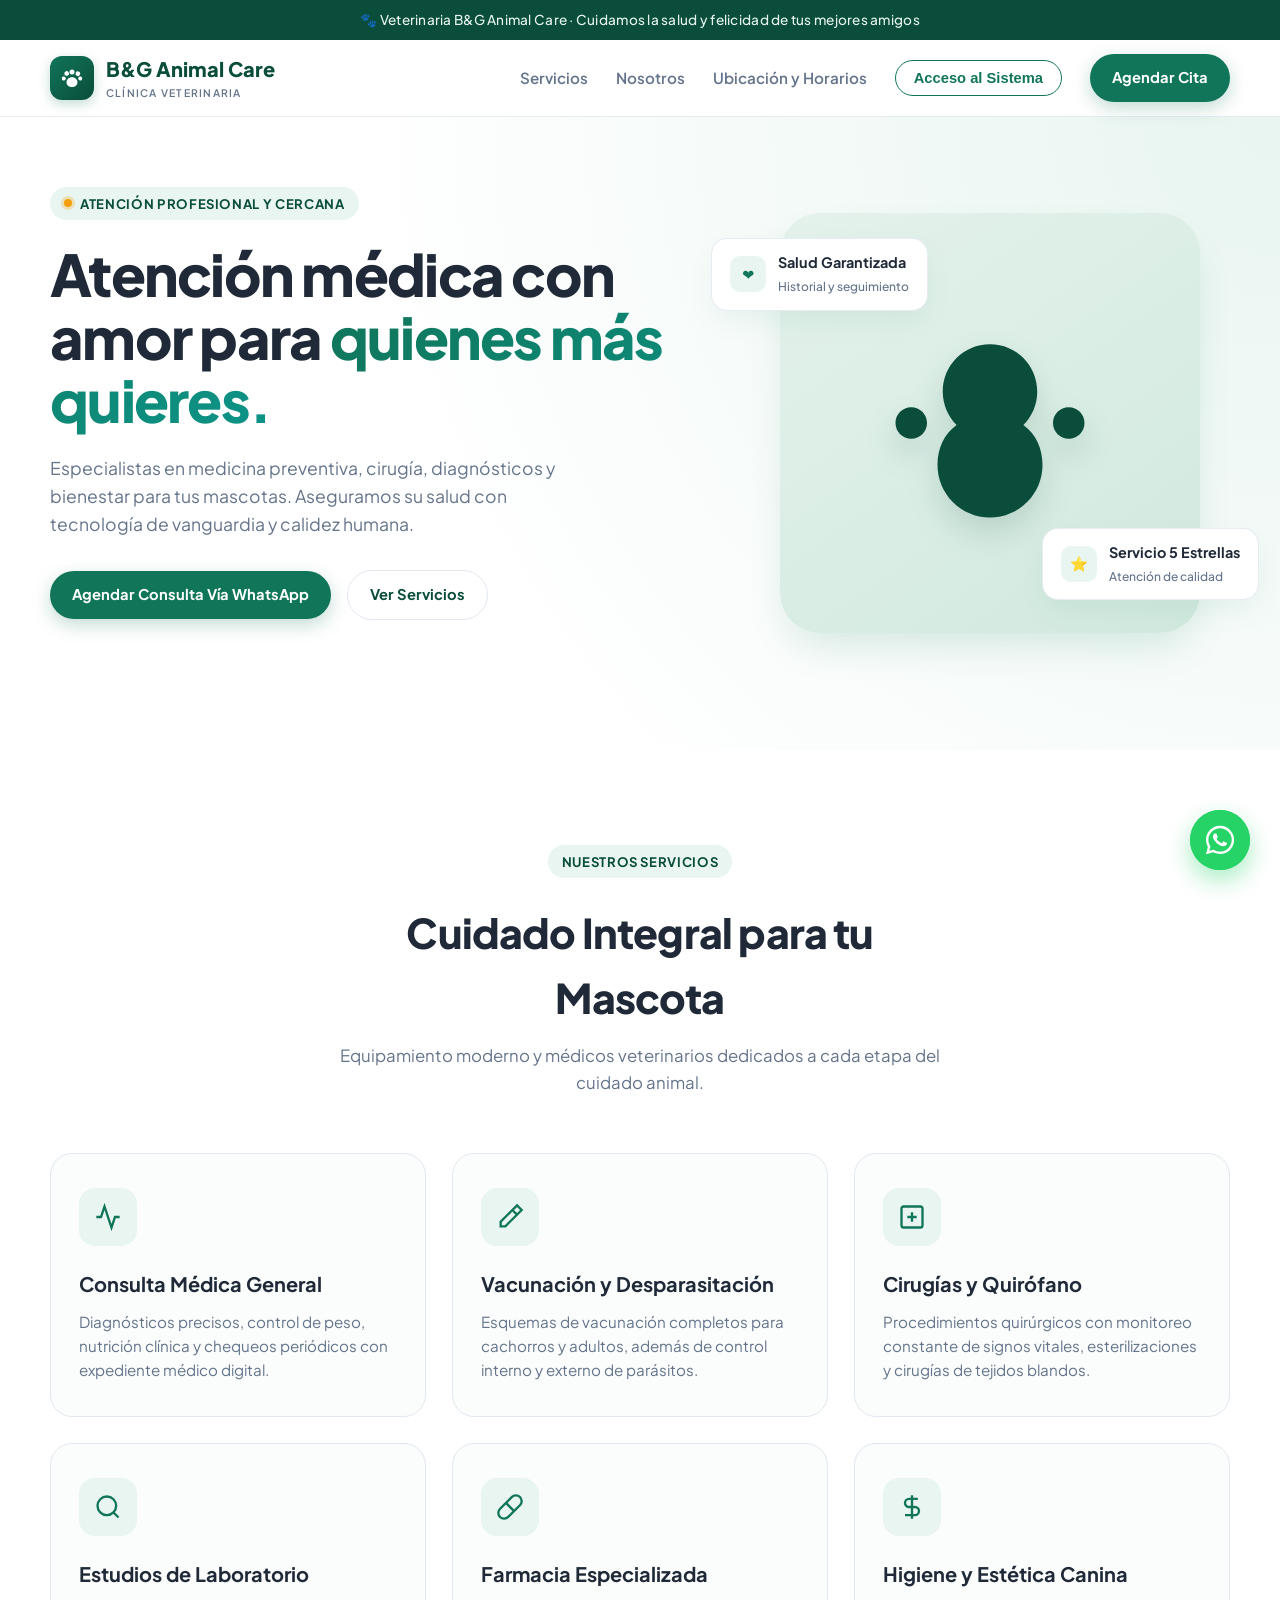
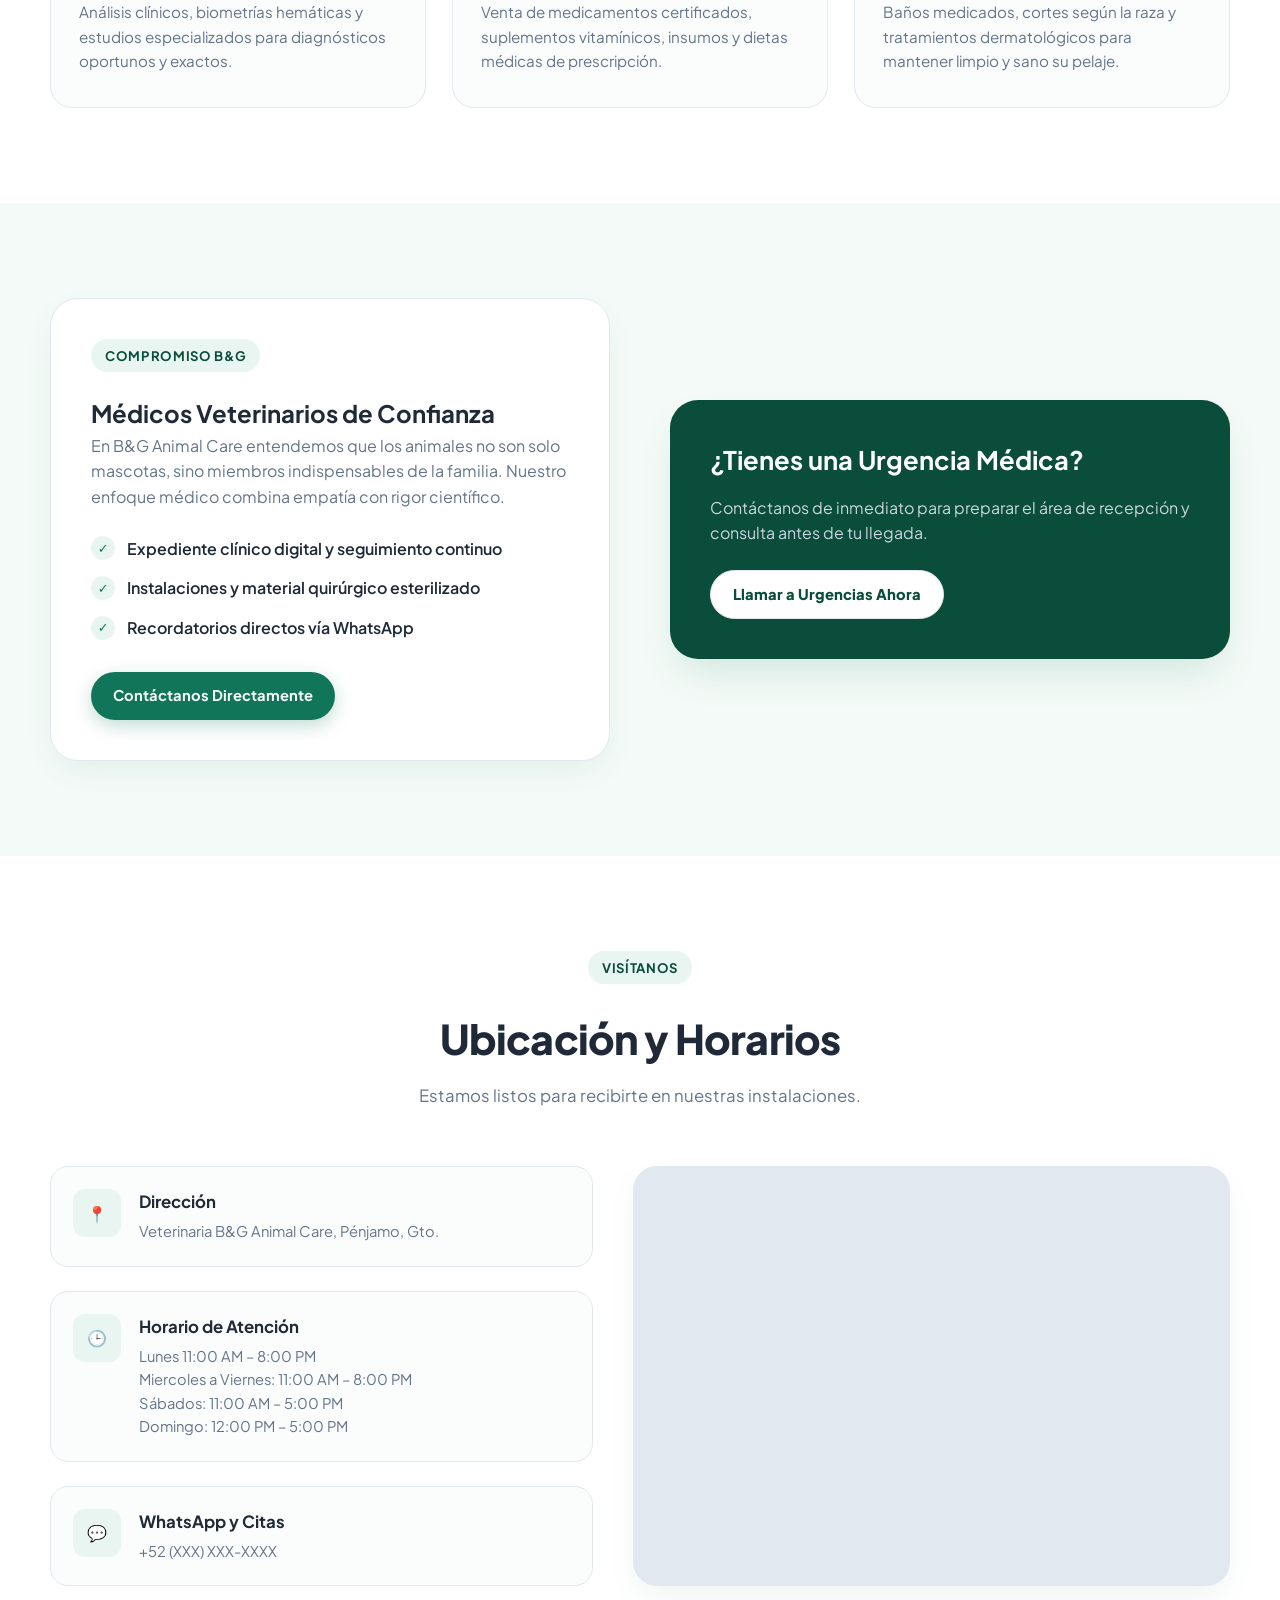
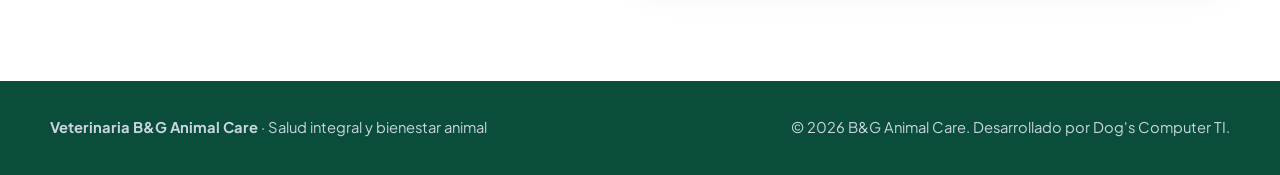
==== commit 4e8ed43e: "Ajustes en el index" ====
--- a/index.html
+++ b/index.html
@@ -10,6 +10,7 @@
 	<!-- Google Fonts -->
 	<link rel="preconnect" href="https://fonts.googleapis.com">
 	<link rel="preconnect" href="https://fonts.gstatic.com" crossorigin>
+    <link rel="icon" type="image/png" href="img/logo.png">
 	<link href="https://fonts.googleapis.com/css2?family=Plus+Jakarta+Sans:wght@400;500;600;700;800&display=swap" rel="stylesheet">
 
 	<style>
@@ -780,21 +781,21 @@
 							<div class="contact-card-icon">📍</div>
 							<div>
 								<h4>Dirección</h4>
-								<p>Veterinaria B&amp;G Animal Care, Abasolo / Pénjamo, Gto.</p>
+								<p>Veterinaria B&amp;G Animal Care, Pénjamo, Gto.</p>
 							</div>
 						</div>
 						<div class="contact-card">
 							<div class="contact-card-icon">🕒</div>
 							<div>
 								<h4>Horario de Atención</h4>
-								<p>Lunes a Viernes: 9:00 AM – 7:00 PM<br>Sábados: 9:00 AM – 3:00 PM</p>
+								<p>Lunes 11:00 AM – 8:00 PM<br> Miercoles a Viernes: 11:00 AM – 8:00 PM<br> Sábados: 11:00 AM – 5:00 PM<br> Domingo: 12:00 PM – 5:00 PM </p>
 							</div>
 						</div>
 						<div class="contact-card">
 							<div class="contact-card-icon">💬</div>
 							<div>
 								<h4>WhatsApp y Citas</h4>
-								<p>+52 (XXX) XXX-XXXX · Respuesta inmediata</p>
+								<p>+52 (XXX) XXX-XXXX </p>
 							</div>
 						</div>
 					</div>
@@ -802,7 +803,7 @@
 					<div class="map-container">
 						<!-- Reemplazar con el enlace iframe de Google Maps de la veterinaria -->
 						<iframe 
-							src="https://www.google.com/maps/embed?pb=!1m18!1m12!1m3!1d119565.67923483256!2d-101.5947702!3d20.4497678!2m3!1f0!2f0!3f0!3m2!1i1024!2i768!4f13.1!3m3!1m2!1s0x842c13d8d69f0001%3A0xa19c72f7786cefc!2sP%C3%A9njamo%2C%20Gto.!5e0!3m2!1ses-419!2smx!4v1700000000000!5m2!1ses-419!2smx" 
+							src="https://www.google.com/maps/embed?pb=!1m18!1m12!1m3!1d302.5188326194984!2d-101.7197271173672!3d20.431882770566872!2m3!1f0!2f0!3f0!3m2!1i1024!2i768!4f13.1!3m3!1m2!1s0x842c13c632c0bea5%3A0xb654a2e99ffec23e!2sVeterinaria%20B%26G%20Animal%20Care!5e0!3m2!1ses-419!2smx!4v1794254444904!5m2!1ses-419!2smx" 
 							loading="lazy" 
 							referrerpolicy="no-referrer-when-downgrade">
 						</iframe>
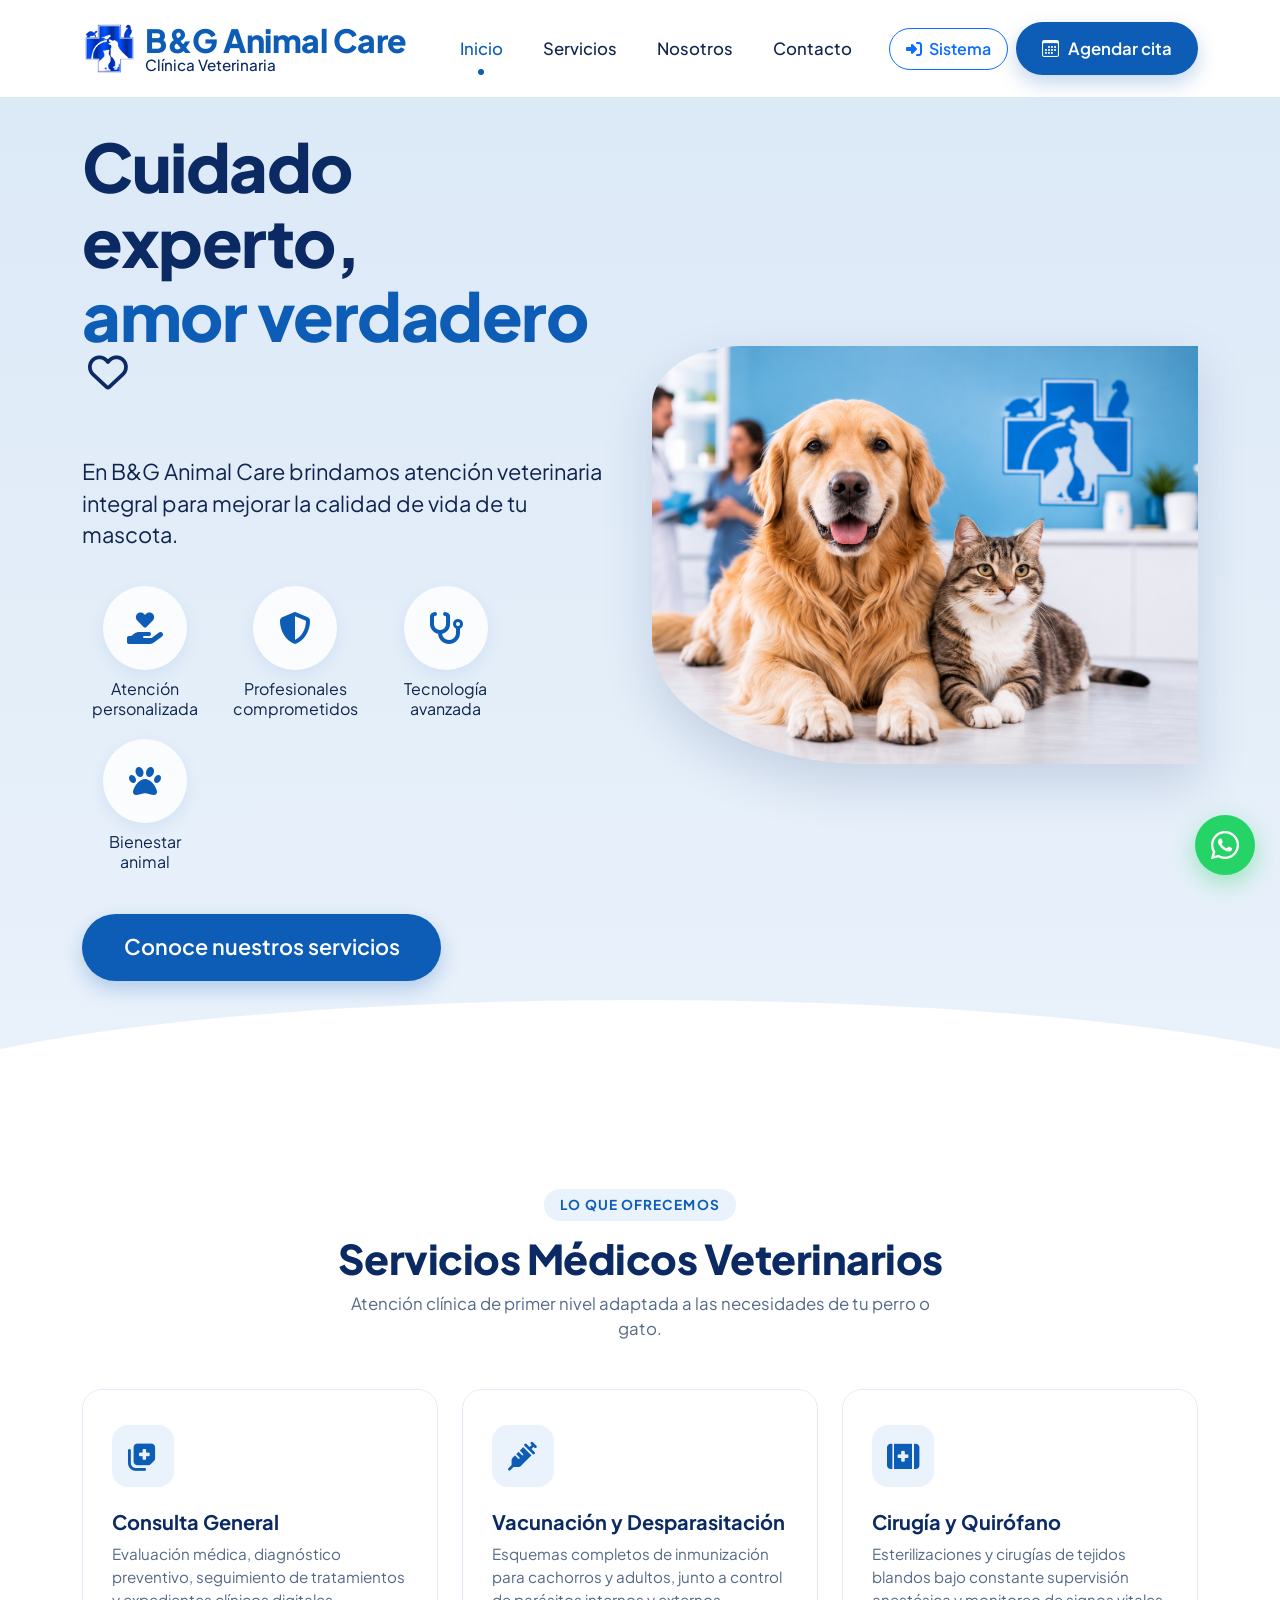
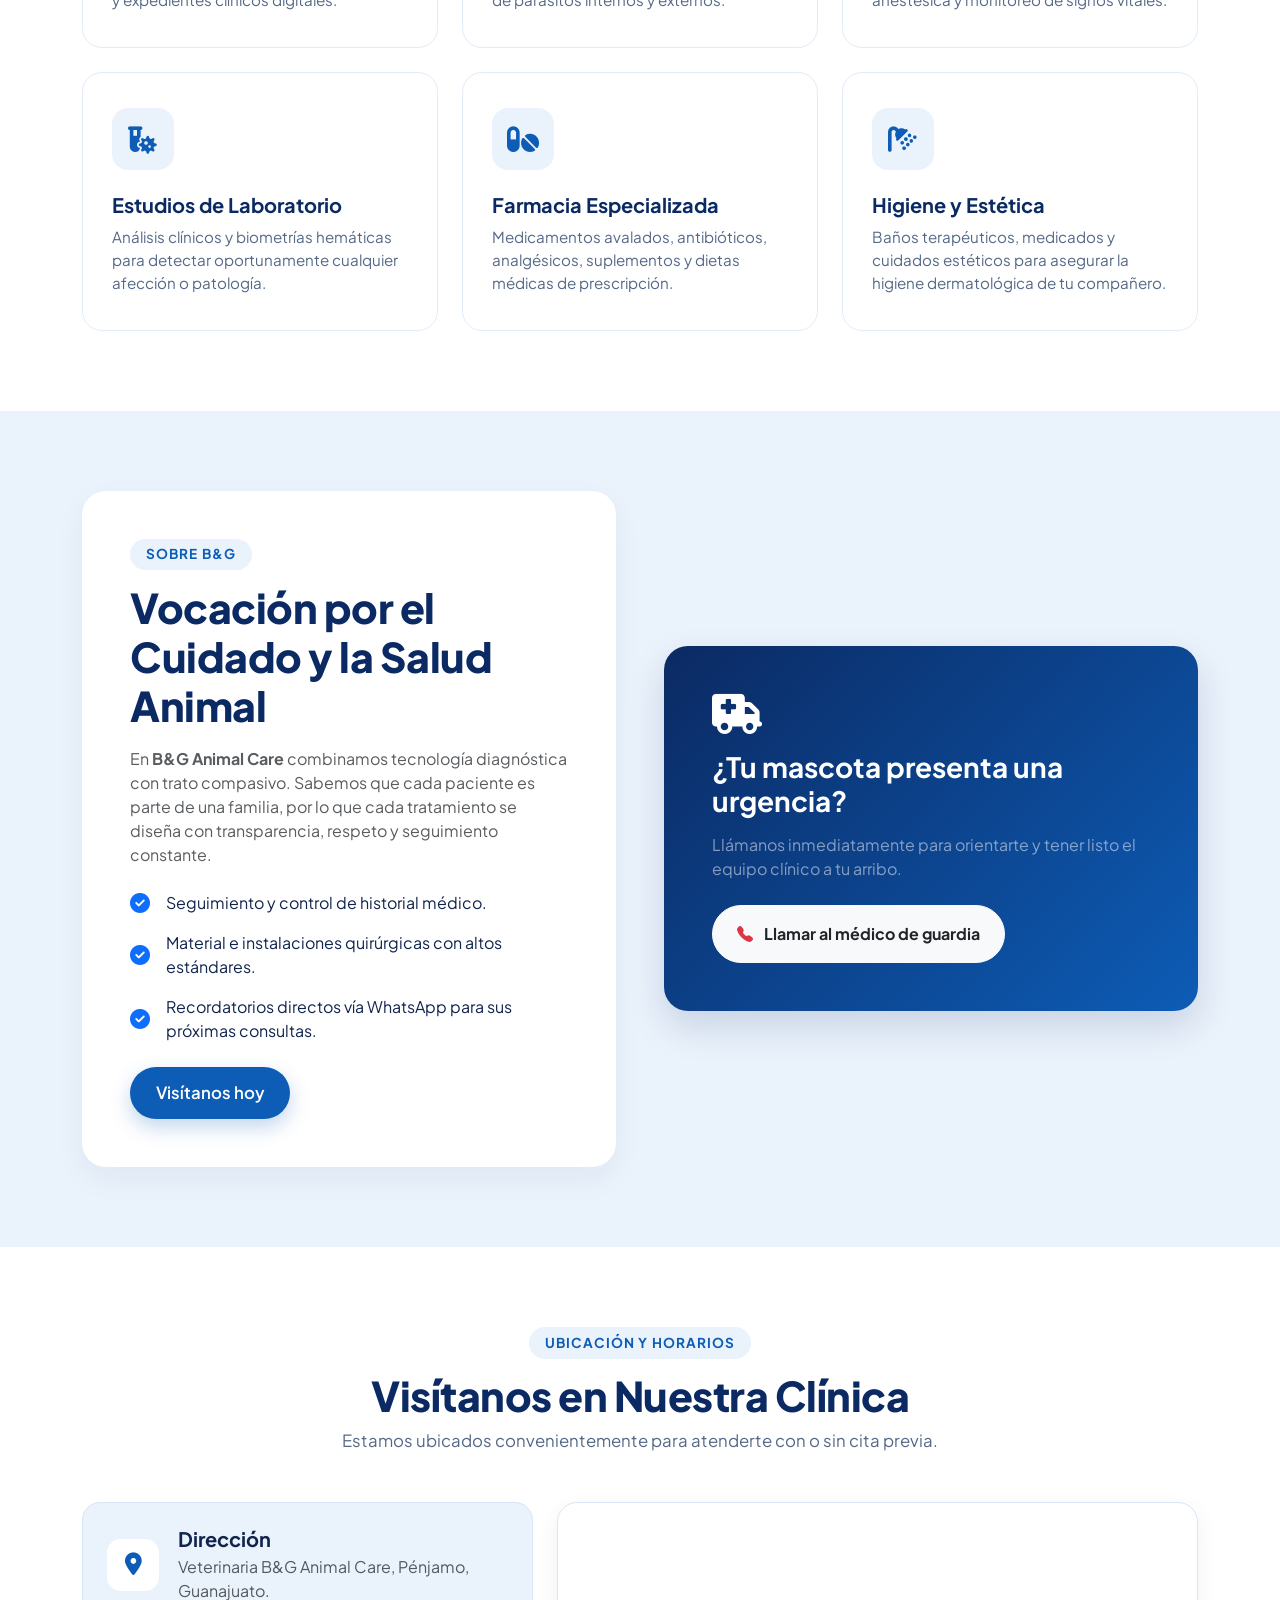
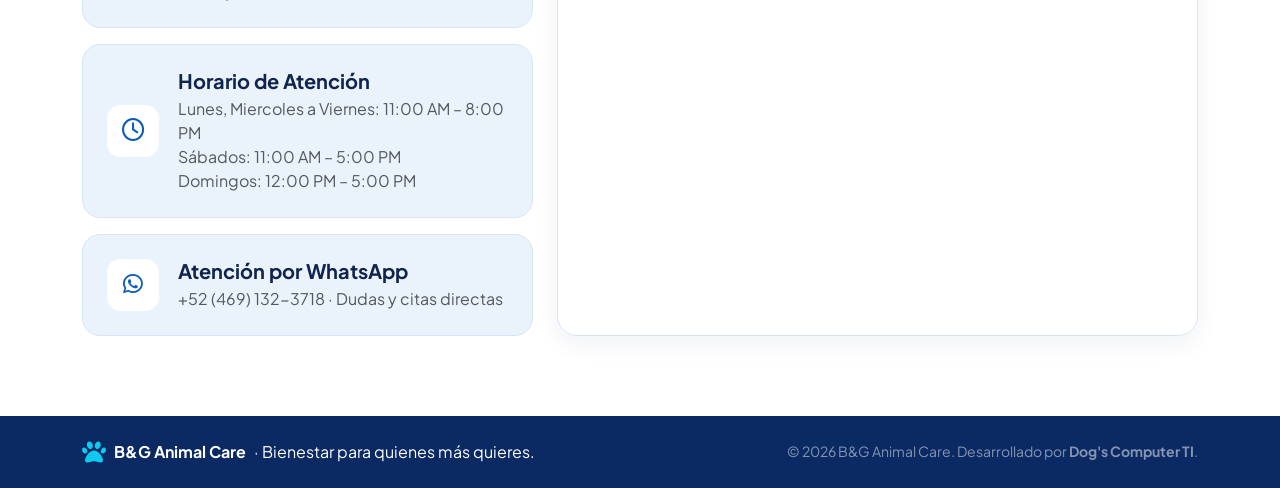
==== commit 36d0b6e2: "Actualización de diseño del index" ====
--- a/index.html
+++ b/index.html
@@ -1,887 +1,317 @@
 <!DOCTYPE html>
 <html lang="es">
 <head>
-	<meta charset="UTF-8">
-	<meta name="viewport" content="width=device-width, initial-scale=1.0">
-	<meta name="theme-color" content="#107559">
-	<meta name="description" content="Veterinaria B&G Animal Care: Cuidado médico integral, cirugías, vacunas y atención especializada para tu mascota.">
-	<title>Veterinaria B&amp;G Animal Care | Cuidamos de quienes amas</title>
-	
-	<!-- Google Fonts -->
-	<link rel="preconnect" href="https://fonts.googleapis.com">
-	<link rel="preconnect" href="https://fonts.gstatic.com" crossorigin>
-    <link rel="icon" type="image/png" href="img/logo.png">
-	<link href="https://fonts.googleapis.com/css2?family=Plus+Jakarta+Sans:wght@400;500;600;700;800&display=swap" rel="stylesheet">
-
-	<style>
-		:root {
-			--primary: #107559;
-			--primary-dark: #0a4d3a;
-			--primary-light: #e8f5f0;
-			--accent: #f59e0b;
-			--accent-hover: #d97706;
-			--bg-surface: #fbfdfc;
-			--text-main: #1f2937;
-			--text-muted: #64748b;
-			--border-color: #e2e8f0;
-			--shadow-sm: 0 4px 6px -1px rgba(0, 0, 0, 0.05);
-			--shadow-md: 0 12px 30px -4px rgba(16, 117, 89, 0.08);
-			--shadow-lg: 0 20px 40px -10px rgba(16, 117, 89, 0.16);
-			--transition: all 0.3s cubic-bezier(0.16, 1, 0.3, 1);
-		}
-
-		* { box-sizing: border-box; margin: 0; padding: 0; }
-		html { scroll-behavior: smooth; font-size: 16px; }
-		body {
-			font-family: 'Plus Jakarta Sans', system-ui, -apple-system, sans-serif;
-			color: var(--text-main);
-			background-color: var(--bg-surface);
-			line-height: 1.6;
-			overflow-x: hidden;
-		}
-
-		a { text-decoration: none; color: inherit; }
-		ul { list-style: none; }
-		.container { width: min(1180px, calc(100% - 40px)); margin: 0 auto; }
-
-		/* Top Announcement */
-		.topbar {
-			background: var(--primary-dark);
-			color: #e6f4ef;
-			font-size: 0.85rem;
-			font-weight: 500;
-			padding: 9px 0;
-			text-align: center;
-			letter-spacing: 0.02em;
-		}
-
-		/* Header & Nav */
-		header {
-			position: sticky;
-			top: 0;
-			z-index: 100;
-			background: rgba(255, 255, 255, 0.9);
-			backdrop-filter: blur(14px);
-			border-bottom: 1px solid rgba(226, 232, 240, 0.8);
-			transition: var(--transition);
-		}
-		.nav {
-			display: flex;
-			align-items: center;
-			justify-content: space-between;
-			min-height: 76px;
-		}
-		.brand {
-			display: flex;
-			align-items: center;
-			gap: 12px;
-			font-weight: 800;
-			font-size: 1.25rem;
-			color: var(--primary-dark);
-		}
-		.brand-mark {
-			width: 44px;
-			height: 44px;
-			background: linear-gradient(135deg, var(--primary), var(--primary-dark));
-			color: #fff;
-			display: grid;
-			place-items: center;
-			border-radius: 12px;
-			box-shadow: 0 4px 12px rgba(16, 117, 89, 0.25);
-		}
-		.brand-mark svg { width: 24px; height: 24px; fill: currentColor; }
-		.brand-text small {
-			display: block;
-			font-size: 0.65rem;
-			letter-spacing: 0.12em;
-			color: var(--text-muted);
-			font-weight: 600;
-			text-transform: uppercase;
-		}
-		.links {
-			display: flex;
-			align-items: center;
-			gap: 28px;
-			font-weight: 600;
-			font-size: 0.95rem;
-		}
-		.links a:not(.btn) {
-			color: var(--text-muted);
-			transition: var(--transition);
-		}
-		.links a:not(.btn):hover { color: var(--primary); }
-
-		/* Botones */
-		.btn {
-			display: inline-flex;
-			align-items: center;
-			justify-content: center;
-			gap: 8px;
-			padding: 12px 22px;
-			border-radius: 9999px;
-			font-weight: 700;
-			font-size: 0.92rem;
-			border: none;
-			cursor: pointer;
-			transition: var(--transition);
-		}
-		.btn-primary {
-			background: var(--primary);
-			color: #fff;
-			box-shadow: 0 6px 18px rgba(16, 117, 89, 0.25);
-		}
-		.btn-primary:hover {
-			background: var(--primary-dark);
-			transform: translateY(-2px);
-			box-shadow: 0 10px 24px rgba(16, 117, 89, 0.3);
-		}
-		.btn-secondary {
-			background: #fff;
-			color: var(--primary-dark);
-			border: 1px solid var(--border-color);
-		}
-		.btn-secondary:hover {
-			border-color: var(--primary);
-			color: var(--primary);
-			transform: translateY(-2px);
-		}
-		.btn-login {
-			background: transparent;
-			color: var(--primary);
-			border: 1.5px solid var(--primary);
-			padding: 9px 18px;
-		}
-		.btn-login:hover {
-			background: var(--primary);
-			color: #fff;
-		}
-		.menu-toggle {
-			display: none;
-			background: none;
-			border: none;
-			cursor: pointer;
-			padding: 8px;
-			color: var(--primary-dark);
-		}
-
-		/* Hero Section */
-		.hero {
-			position: relative;
-			padding: 70px 0 90px;
-			background: radial-gradient(circle at top right, #e8f5f0 0%, #ffffff 65%);
-			overflow: hidden;
-		}
-		.hero-grid {
-			display: grid;
-			grid-template-columns: 1.15fr 0.85fr;
-			align-items: center;
-			gap: 50px;
-		}
-		.badge {
-			display: inline-flex;
-			align-items: center;
-			gap: 8px;
-			background: var(--primary-light);
-			color: var(--primary-dark);
-			padding: 6px 14px;
-			border-radius: 30px;
-			font-size: 0.82rem;
-			font-weight: 700;
-			margin-bottom: 22px;
-			text-transform: uppercase;
-			letter-spacing: 0.05em;
-		}
-		.badge-dot {
-			width: 8px;
-			height: 8px;
-			border-radius: 50%;
-			background: var(--accent);
-			box-shadow: 0 0 0 3px rgba(245, 158, 11, 0.25);
-		}
-		h1 {
-			font-size: clamp(2.4rem, 4.5vw, 3.8rem);
-			font-weight: 800;
-			line-height: 1.1;
-			letter-spacing: -0.03em;
-			margin-bottom: 22px;
-		}
-		h1 span {
-			background: linear-gradient(135deg, var(--primary) 0%, #0d9488 100%);
-			-webkit-background-clip: text;
-			-webkit-text-fill-color: transparent;
-		}
-		.hero-desc {
-			color: var(--text-muted);
-			font-size: 1.1rem;
-			max-width: 520px;
-			margin-bottom: 32px;
-		}
-		.hero-actions {
-			display: flex;
-			align-items: center;
-			gap: 16px;
-			flex-wrap: wrap;
-			margin-bottom: 40px;
-		}
-
-		/* Tarjetas Flotantes Visual */
-		.hero-visual {
-			position: relative;
-			display: flex;
-			justify-content: center;
-			align-items: center;
-		}
-		.hero-card-base {
-			width: 100%;
-			max-width: 420px;
-			aspect-ratio: 1/1;
-			background: linear-gradient(145deg, #e4f2eb, #d1e9de);
-			border-radius: 40px;
-			display: flex;
-			align-items: center;
-			justify-content: center;
-			position: relative;
-			box-shadow: var(--shadow-lg);
-			animation: morphBlob 10s ease-in-out infinite alternate;
-		}
-		.hero-card-base svg.main-pet {
-			width: 60%;
-			height: 60%;
-			fill: var(--primary-dark);
-			filter: drop-shadow(0 15px 15px rgba(10, 77, 58, 0.15));
-			animation: softBounce 3.5s ease-in-out infinite;
-		}
-		.floating-pill {
-			position: absolute;
-			background: #ffffff;
-			padding: 12px 18px;
-			border-radius: 16px;
-			box-shadow: var(--shadow-md);
-			display: flex;
-			align-items: center;
-			gap: 12px;
-			font-weight: 700;
-			font-size: 0.9rem;
-			border: 1px solid rgba(226, 232, 240, 0.8);
-		}
-		.floating-pill.pill-1 {
-			top: 6%;
-			left: -8%;
-			animation: float 4.5s ease-in-out infinite;
-		}
-		.floating-pill.pill-2 {
-			bottom: 8%;
-			right: -6%;
-			animation: float 5s ease-in-out infinite reverse;
-		}
-		.pill-icon {
-			width: 36px;
-			height: 36px;
-			background: var(--primary-light);
-			border-radius: 10px;
-			display: grid;
-			place-items: center;
-			color: var(--primary);
-		}
-
-		/* Sección General */
-		section { padding: 95px 0; }
-		.section-header {
-			text-align: center;
-			max-width: 640px;
-			margin: 0 auto 56px;
-		}
-		.section-header h2 {
-			font-size: clamp(2rem, 3.2vw, 2.7rem);
-			font-weight: 800;
-			letter-spacing: -0.02em;
-			margin-bottom: 12px;
-		}
-		.section-header p {
-			color: var(--text-muted);
-			font-size: 1.05rem;
-		}
-
-		/* Grid de Servicios */
-		.services { background: #fff; }
-		.services-grid {
-			display: grid;
-			grid-template-columns: repeat(auto-fit, minmax(280px, 1fr));
-			gap: 26px;
-		}
-		.service-card {
-			background: var(--bg-surface);
-			border: 1px solid var(--border-color);
-			padding: 34px 28px;
-			border-radius: 22px;
-			transition: var(--transition);
-			display: flex;
-			flex-direction: column;
-		}
-		.service-card:hover {
-			transform: translateY(-8px);
-			background: #ffffff;
-			border-color: rgba(16, 117, 89, 0.25);
-			box-shadow: var(--shadow-lg);
-		}
-		.service-icon {
-			width: 58px;
-			height: 58px;
-			border-radius: 16px;
-			background: var(--primary-light);
-			color: var(--primary);
-			display: grid;
-			place-items: center;
-			margin-bottom: 22px;
-			transition: var(--transition);
-		}
-		.service-card:hover .service-icon {
-			background: var(--primary);
-			color: #fff;
-			transform: scale(1.08);
-		}
-		.service-card h3 {
-			font-size: 1.25rem;
-			font-weight: 700;
-			margin-bottom: 10px;
-		}
-		.service-card p {
-			color: var(--text-muted);
-			font-size: 0.95rem;
-			line-height: 1.6;
-		}
-
-		/* Nosotros */
-		.about { background: #f4faf7; }
-		.about-grid {
-			display: grid;
-			grid-template-columns: 1fr 1fr;
-			gap: 60px;
-			align-items: center;
-		}
-		.about-box {
-			background: #ffffff;
-			padding: 40px;
-			border-radius: 28px;
-			box-shadow: var(--shadow-md);
-			border: 1px solid var(--border-color);
-		}
-		.checklist { display: grid; gap: 14px; margin: 26px 0 32px; }
-		.checklist-item {
-			display: flex;
-			align-items: center;
-			gap: 12px;
-			font-weight: 600;
-			color: var(--text-main);
-		}
-		.checklist-icon {
-			width: 24px;
-			height: 24px;
-			background: var(--primary-light);
-			color: var(--primary);
-			border-radius: 50%;
-			display: grid;
-			place-items: center;
-			font-size: 0.8rem;
-			flex-shrink: 0;
-		}
-
-		/* Contacto y Mapa */
-		.contact { background: #fff; }
-		.contact-grid {
-			display: grid;
-			grid-template-columns: 1fr 1.1fr;
-			gap: 40px;
-		}
-		.contact-details {
-			display: flex;
-			flex-direction: column;
-			gap: 24px;
-		}
-		.contact-card {
-			display: flex;
-			gap: 18px;
-			background: var(--bg-surface);
-			padding: 22px;
-			border-radius: 18px;
-			border: 1px solid var(--border-color);
-		}
-		.contact-card-icon {
-			width: 48px;
-			height: 48px;
-			border-radius: 12px;
-			background: var(--primary-light);
-			color: var(--primary);
-			display: grid;
-			place-items: center;
-			flex-shrink: 0;
-		}
-		.contact-card h4 { font-size: 1.05rem; margin-bottom: 4px; }
-		.contact-card p { font-size: 0.92rem; color: var(--text-muted); }
-
-		.map-container {
-			border-radius: 24px;
-			overflow: hidden;
-			box-shadow: var(--shadow-md);
-			border: 1px solid var(--border-color);
-			min-height: 380px;
-			background: #e2e8f0;
-		}
-		.map-container iframe {
-			width: 100%;
-			height: 100%;
-			min-height: 380px;
-			border: 0;
-		}
-
-		/* Botón Flotante WhatsApp */
-		.whatsapp-float {
-			position: fixed;
-			bottom: 30px;
-			right: 30px;
-			z-index: 99;
-			width: 60px;
-			height: 60px;
-			background: #25d366;
-			color: white;
-			border-radius: 50%;
-			display: grid;
-			place-items: center;
-			box-shadow: 0 10px 25px rgba(37, 211, 102, 0.4);
-			transition: var(--transition);
-		}
-		.whatsapp-float:hover {
-			transform: scale(1.1);
-			box-shadow: 0 14px 30px rgba(37, 211, 102, 0.5);
-		}
-		.whatsapp-float::before {
-			content: '';
-			position: absolute;
-			width: 100%;
-			height: 100%;
-			border-radius: 50%;
-			background: inherit;
-			z-index: -1;
-			animation: pulse 2s infinite;
-		}
-
-		/* Footer */
-		footer {
-			background: var(--primary-dark);
-			color: #cbd5e1;
-			padding: 35px 0;
-			font-size: 0.92rem;
-		}
-		.footer-flex {
-			display: flex;
-			justify-content: space-between;
-			align-items: center;
-			flex-wrap: wrap;
-			gap: 16px;
-		}
-
-		/* Modal de Login (Acceso al Sistema) */
-		.modal-backdrop {
-			position: fixed;
-			inset: 0;
-			background: rgba(15, 23, 42, 0.6);
-			backdrop-filter: blur(4px);
-			z-index: 200;
-			display: grid;
-			place-items: center;
-			opacity: 0;
-			pointer-events: none;
-			transition: var(--transition);
-		}
-		.modal-backdrop.active {
-			opacity: 1;
-			pointer-events: auto;
-		}
-		.modal {
-			background: #fff;
-			padding: 36px;
-			border-radius: 24px;
-			width: min(420px, calc(100% - 32px));
-			box-shadow: var(--shadow-lg);
-			transform: translateY(20px);
-			transition: var(--transition);
-		}
-		.modal-backdrop.active .modal {
-			transform: translateY(0);
-		}
-		.modal-header {
-			display: flex;
-			justify-content: space-between;
-			align-items: center;
-			margin-bottom: 24px;
-		}
-		.modal-close {
-			background: none;
-			border: none;
-			font-size: 1.5rem;
-			cursor: pointer;
-			color: var(--text-muted);
-		}
-		.form-group { margin-bottom: 18px; }
-		.form-group label {
-			display: block;
-			font-weight: 600;
-			font-size: 0.88rem;
-			margin-bottom: 6px;
-		}
-		.form-group input {
-			width: 100%;
-			padding: 12px 14px;
-			border: 1px solid var(--border-color);
-			border-radius: 12px;
-			font-family: inherit;
-			font-size: 0.95rem;
-			outline: none;
-			transition: var(--transition);
-		}
-		.form-group input:focus {
-			border-color: var(--primary);
-			box-shadow: 0 0 0 3px rgba(16, 117, 89, 0.15);
-		}
-
-		/* Keyframes Animaciones */
-		@keyframes float {
-			0%, 100% { transform: translateY(0); }
-			50% { transform: translateY(-12px); }
-		}
-		@keyframes softBounce {
-			0%, 100% { transform: translateY(0) scale(1); }
-			50% { transform: translateY(-8px) scale(1.02); }
-		}
-		@keyframes morphBlob {
-			0% { border-radius: 40% 60% 70% 30% / 40% 50% 60% 50%; }
-			100% { border-radius: 60% 40% 30% 70% / 60% 30% 70% 40%; }
-		}
-		@keyframes pulse {
-			0% { transform: scale(1); opacity: 0.7; }
-			100% { transform: scale(1.45); opacity: 0; }
-		}
-
-		/* Responsive */
-		@media (max-width: 860px) {
-			.menu-toggle { display: block; }
-			.links {
-				position: absolute;
-				top: 76px;
-				left: 0;
-				right: 0;
-				background: #fff;
-				flex-direction: column;
-				padding: 24px;
-				gap: 16px;
-				border-bottom: 1px solid var(--border-color);
-				box-shadow: var(--shadow-md);
-				display: none;
-			}
-			.links.active { display: flex; }
-			.hero-grid, .about-grid, .contact-grid {
-				grid-template-columns: 1fr;
-				gap: 40px;
-			}
-			.hero { padding: 40px 0 60px; }
-			.floating-pill.pill-1 { left: 0; }
-			.floating-pill.pill-2 { right: 0; }
-			.footer-flex { flex-direction: column; text-align: center; }
-		}
-	</style>
+    <meta charset="utf-8">
+    <meta name="viewport" content="width=device-width, initial-scale=1">
+    <title>B&G Animal Care | Clínica Veterinaria</title>
+    
+    <!-- Fuentes de Google -->
+    <link rel="preconnect" href="https://fonts.googleapis.com">
+    <link rel="preconnect" href="https://fonts.gstatic.com" crossorigin>
+    <link href="https://fonts.googleapis.com/css2?family=Plus+Jakarta+Sans:wght@400;500;600;700;800&display=swap" rel="stylesheet">
+    
+    <!-- Bootstrap 5.3.3 & Iconos -->
+    <link href="https://cdn.jsdelivr.net/npm/bootstrap@5.3.3/dist/css/bootstrap.min.css" rel="stylesheet">
+    <link href="https://cdn.jsdelivr.net/npm/bootstrap-icons@1.11.3/font/bootstrap-icons.min.css" rel="stylesheet">
+    <link href="https://cdnjs.cloudflare.com/ajax/libs/font-awesome/6.5.2/css/all.min.css" rel="stylesheet">
+
+    <link rel="stylesheet" href="landing_page.css">
 </head>
 <body>
 
-	<!-- Top Notification -->
-	<div class="topbar">
-		🐾 Veterinaria B&amp;G Animal Care · Cuidamos la salud y felicidad de tus mejores amigos
-	</div>
-
-	<!-- Header de Navegación -->
-	<header>
-		<nav class="nav container">
-			<a href="#inicio" class="brand">
-				<div class="brand-mark">
-					<!-- Icono Huella SVG -->
-					<svg viewBox="0 0 24 24"><path d="M12 8.5a2.5 2.5 0 1 0 0-5 2.5 2.5 0 0 0 0 5zm-4.7 1.2a2.3 2.3 0 1 0-1.8-4.2 2.3 2.3 0 0 0 1.8 4.2zm9.4 0a2.3 2.3 0 1 0 1.8-4.2 2.3 2.3 0 0 0-1.8 4.2zM4.3 14.5a2 2 0 1 0-1-3.9 2 2 0 0 0 1 3.9zm15.4 0a2 2 0 1 0 1-3.9 2 2 0 0 0-1 3.9zm-7.7-3.2c-3.1 0-5.5 2.2-5.5 5 0 2 1.3 3.7 3.3 4.4.7.2 1.5.3 2.2.3.7 0 1.5-.1 2.2-.3 2-.7 3.3-2.4 3.3-4.4 0-2.8-2.4-5-5.5-5z"/></svg>
-				</div>
-				<div class="brand-text">
-					B&amp;G Animal Care
-					<small>Clínica Veterinaria</small>
-				</div>
-			</a>
-
-			<button class="menu-toggle" id="menuBtn" aria-label="Abrir menú">
-				<svg width="26" height="26" viewBox="0 0 24 24" fill="none" stroke="currentColor" stroke-width="2.2"><path d="M4 6h16M4 12h16M4 18h16"/></svg>
-			</button>
-
-			<div class="links" id="navMenu">
-				<a href="#servicios">Servicios</a>
-				<a href="#nosotros">Nosotros</a>
-				<a href="#contacto">Ubicación y Horarios</a>
-				<!-- Botón Acceso Personal (Requerimiento Propuesta) -->
-				<button class="btn btn-login" id="openLogin">Acceso al Sistema</button>
-				<a href="https://wa.me/521XXXXXXXXXX?text=Hola,%20me%20gustar%C3%ADa%20agendar%20una%20cita%20en%20B%26G%20Animal%20Care" target="_blank" rel="noopener" class="btn btn-primary">
-					Agendar Cita
-				</a>
-			</div>
-		</nav>
-	</header>
-
-	<main>
-		<!-- Hero Section -->
-		<section class="hero" id="inicio">
-			<div class="container hero-grid">
-				<div>
-					<div class="badge">
-						<span class="badge-dot"></span>
-						Atención profesional y cercana
-					</div>
-					<h1>Atención médica con amor para <span>quienes más quieres.</span></h1>
-					<p class="hero-desc">
-						Especialistas en medicina preventiva, cirugía, diagnósticos y bienestar para tus mascotas. Aseguramos su salud con tecnología de vanguardia y calidez humana.
-					</p>
-					<div class="hero-actions">
-						<a href="https://wa.me/521XXXXXXXXXX?text=Hola,%20solicito%20informes%20veterinarios" target="_blank" rel="noopener" class="btn btn-primary">
-							Agendar Consulta Vía WhatsApp
-						</a>
-						<a href="#servicios" class="btn btn-secondary">
-							Ver Servicios
-						</a>
-					</div>
-				</div>
-
-				<div class="hero-visual">
-					<div class="hero-card-base">
-						<svg class="main-pet" viewBox="0 0 24 24">
-							<path d="M12 2C6.48 2 2 6.48 2 12s4.48 10 10 10 10-4.48 10-10S17.52 2 12 2zm0 18c-4.41 0-8-3.59-8-8s3.59-8 8-8 8 3.59 8 8-3.59 8-8 8zm-1-13h2v6h-2zm0 8h2v2h-2z" style="display:none;"/>
-							<path d="M4.5 10.5C3.67 10.5 3 11.17 3 12s.67 1.5 1.5 1.5S6 12.83 6 12s-.67-1.5-1.5-1.5zm15 0c-.83 0-1.5.67-1.5 1.5s.67 1.5 1.5 1.5 1.5-.67 1.5-1.5-.67-1.5-1.5-1.5zM12 4.5C9.5 4.5 7.5 6.5 7.5 9c0 1.25.5 2.38 1.32 3.19C7.62 13.06 7 14.44 7 16c0 2.76 2.24 5 5 5s5-2.24 5-5c0-1.56-.62-2.94-1.82-3.81.82-.81 1.32-1.94 1.32-3.19 0-2.5-2-4.5-4.5-4.5z"/>
-						</svg>
-					</div>
-					<div class="floating-pill pill-1">
-						<div class="pill-icon">❤️</div>
-						<div>
-							<div>Salud Garantizada</div>
-							<small style="color:var(--text-muted);font-weight:500;">Historial y seguimiento</small>
-						</div>
-					</div>
-					<div class="floating-pill pill-2">
-						<div class="pill-icon">⭐</div>
-						<div>
-							<div>Servicio 5 Estrellas</div>
-							<small style="color:var(--text-muted);font-weight:500;">Atención de calidad</small>
-						</div>
-					</div>
-				</div>
-			</div>
-		</section>
-
-		<!-- Catálogo de Servicios (Alineado a la propuesta) -->
-		<section class="services" id="servicios">
-			<div class="container">
-				<div class="section-header">
-					<div class="badge">Nuestros Servicios</div>
-					<h2>Cuidado Integral para tu Mascota</h2>
-					<p>Equipamiento moderno y médicos veterinarios dedicados a cada etapa del cuidado animal.</p>
-				</div>
-				<div class="services-grid">
-					<!-- Consulta -->
-					<div class="service-card">
-						<div class="service-icon">
-							<svg width="28" height="28" viewBox="0 0 24 24" fill="none" stroke="currentColor" stroke-width="2"><path d="M22 12h-4l-3 9L9 3l-3 9H2"/></svg>
-						</div>
-						<h3>Consulta Médica General</h3>
-						<p>Diagnósticos precisos, control de peso, nutrición clínica y chequeos periódicos con expediente médico digital.</p>
-					</div>
-					<!-- Vacunas -->
-					<div class="service-card">
-						<div class="service-icon">
-							<svg width="28" height="28" viewBox="0 0 24 24" fill="none" stroke="currentColor" stroke-width="2"><path d="m18 2 4 4-14 14H4v-4L18 2z"/><path d="m14 6 4 4"/></svg>
-						</div>
-						<h3>Vacunación y Desparasitación</h3>
-						<p>Esquemas de vacunación completos para cachorros y adultos, además de control interno y externo de parásitos.</p>
-					</div>
-					<!-- Cirugía -->
-					<div class="service-card">
-						<div class="service-icon">
-							<svg width="28" height="28" viewBox="0 0 24 24" fill="none" stroke="currentColor" stroke-width="2"><rect x="3" y="3" width="18" height="18" rx="2"/><path d="M12 8v8M8 12h8"/></svg>
-						</div>
-						<h3>Cirugías y Quirófano</h3>
-						<p>Procedimientos quirúrgicos con monitoreo constante de signos vitales, esterilizaciones y cirugías de tejidos blandos.</p>
-					</div>
-					<!-- Estudios -->
-					<div class="service-card">
-						<div class="service-icon">
-							<svg width="28" height="28" viewBox="0 0 24 24" fill="none" stroke="currentColor" stroke-width="2"><circle cx="11" cy="11" r="8"/><path d="m21 21-4.3-4.3"/></svg>
-						</div>
-						<h3>Estudios de Laboratorio</h3>
-						<p>Análisis clínicos, biometrías hemáticas y estudios especializados para diagnósticos oportunos y exactos.</p>
-					</div>
-					<!-- Farmacia -->
-					<div class="service-card">
-						<div class="service-icon">
-							<svg width="28" height="28" viewBox="0 0 24 24" fill="none" stroke="currentColor" stroke-width="2"><path d="m10.5 20.5 10-10a4.95 4.95 0 1 0-7-7l-10 10a4.95 4.95 0 1 0 7 7Z"/><path d="m8.5 8.5 7 7"/></svg>
-						</div>
-						<h3>Farmacia Especializada</h3>
-						<p>Venta de medicamentos certificados, suplementos vitamínicos, insumos y dietas médicas de prescripción.</p>
-					</div>
-					<!-- Estética / Higiene -->
-					<div class="service-card">
-						<div class="service-icon">
-							<svg width="28" height="28" viewBox="0 0 24 24" fill="none" stroke="currentColor" stroke-width="2"><path d="M12 2v20M17 5H9.5a3.5 3.5 0 0 0 0 7h5a3.5 3.5 0 0 1 0 7H6"/></svg>
-						</div>
-						<h3>Higiene y Estética Canina</h3>
-						<p>Baños medicados, cortes según la raza y tratamientos dermatológicos para mantener limpio y sano su pelaje.</p>
-					</div>
-				</div>
-			</div>
-		</section>
-
-		<!-- Nosotros / Calidad -->
-		<section class="about" id="nosotros">
-			<div class="container about-grid">
-				<div class="about-box">
-					<div class="badge">Compromiso B&amp;G</div>
-					<h2>Médicos Veterinarios de Confianza</h2>
-					<p style="color:var(--text-muted); margin-bottom: 20px;">
-						En B&amp;G Animal Care entendemos que los animales no son solo mascotas, sino miembros indispensables de la familia. Nuestro enfoque médico combina empatía con rigor científico.
-					</p>
-					<ul class="checklist">
-						<li class="checklist-item"><span class="checklist-icon">✓</span> Expediente clínico digital y seguimiento continuo</li>
-						<li class="checklist-item"><span class="checklist-icon">✓</span> Instalaciones y material quirúrgico esterilizado</li>
-						<li class="checklist-item"><span class="checklist-icon">✓</span> Recordatorios directos vía WhatsApp</li>
-					</ul>
-					<a href="https://wa.me/521XXXXXXXXXX?text=Hola,%20deseo%20saber%20m%C3%A1s%20de%20la%20cl%C3%ADnica" target="_blank" rel="noopener" class="btn btn-primary">
-						Contáctanos Directamente
-					</a>
-				</div>
-				<div>
-					<div style="background:var(--primary-dark); padding:40px; border-radius:28px; color:#fff; box-shadow:var(--shadow-lg);">
-						<h3 style="font-size:1.6rem; margin-bottom:14px;">¿Tienes una Urgencia Médica?</h3>
-						<p style="color:#cbd5e1; margin-bottom:24px;">Contáctanos de inmediato para preparar el área de recepción y consulta antes de tu llegada.</p>
-						<a href="tel:+52XXXXXXXXXX" class="btn btn-secondary" style="background:#fff; color:var(--primary-dark); font-weight:800;">
-							Llamar a Urgencias Ahora
-						</a>
-					</div>
-				</div>
-			</div>
-		</section>
-
-		<!-- Ubicación, Horarios y Mapa -->
-		<section class="contact" id="contacto">
-			<div class="container">
-				<div class="section-header">
-					<div class="badge">Visítanos</div>
-					<h2>Ubicación y Horarios</h2>
-					<p>Estamos listos para recibirte en nuestras instalaciones.</p>
-				</div>
-				<div class="contact-grid">
-					<div class="contact-details">
-						<div class="contact-card">
-							<div class="contact-card-icon">📍</div>
-							<div>
-								<h4>Dirección</h4>
-								<p>Veterinaria B&amp;G Animal Care, Pénjamo, Gto.</p>
-							</div>
-						</div>
-						<div class="contact-card">
-							<div class="contact-card-icon">🕒</div>
-							<div>
-								<h4>Horario de Atención</h4>
-								<p>Lunes 11:00 AM – 8:00 PM<br> Miercoles a Viernes: 11:00 AM – 8:00 PM<br> Sábados: 11:00 AM – 5:00 PM<br> Domingo: 12:00 PM – 5:00 PM </p>
-							</div>
-						</div>
-						<div class="contact-card">
-							<div class="contact-card-icon">💬</div>
-							<div>
-								<h4>WhatsApp y Citas</h4>
-								<p>+52 (XXX) XXX-XXXX </p>
-							</div>
-						</div>
-					</div>
-
-					<div class="map-container">
-						<!-- Reemplazar con el enlace iframe de Google Maps de la veterinaria -->
-						<iframe 
-							src="https://www.google.com/maps/embed?pb=!1m18!1m12!1m3!1d302.5188326194984!2d-101.7197271173672!3d20.431882770566872!2m3!1f0!2f0!3f0!3m2!1i1024!2i768!4f13.1!3m3!1m2!1s0x842c13c632c0bea5%3A0xb654a2e99ffec23e!2sVeterinaria%20B%26G%20Animal%20Care!5e0!3m2!1ses-419!2smx!4v1794254444904!5m2!1ses-419!2smx" 
-							loading="lazy" 
-							referrerpolicy="no-referrer-when-downgrade">
-						</iframe>
-					</div>
-				</div>
-			</div>
-		</section>
-	</main>
-
-	<!-- Botón Flotante de WhatsApp -->
-	<a href="https://wa.me/521XXXXXXXXXX?text=Hola,%20me%20gustar%C3%ADa%20agendar%20una%20cita%20veterinaria" target="_blank" rel="noopener" class="whatsapp-float" aria-label="Contactar por WhatsApp">
-		<svg width="34" height="34" viewBox="0 0 24 24" fill="currentColor">
-			<path d="M12.04 2c-5.46 0-9.91 4.45-9.91 9.91 0 1.75.46 3.45 1.32 4.95L2.05 22l5.25-1.38c1.45.79 3.08 1.21 4.74 1.21 5.46 0 9.91-4.45 9.91-9.91 0-2.65-1.03-5.14-2.9-7.01A9.816 9.816 0 0 0 12.04 2m.01 1.67c2.2 0 4.26.86 5.82 2.42a8.225 8.225 0 0 1 2.41 5.83c0 4.54-3.7 8.24-8.24 8.24-1.48 0-2.93-.4-4.2-1.15l-.3-.18-3.12.82.83-3.04-.2-.31a8.196 8.196 0 0 1-1.26-4.38c0-4.54 3.7-8.24 8.24-8.24M8.53 7.33c-.16 0-.42.06-.64.3-.22.24-.85.83-.85 2.02 0 1.19.87 2.34.99 2.5.12.16 1.71 2.61 4.14 3.66.58.25 1.03.4 1.38.51.58.18 1.11.16 1.53.1.47-.07 1.44-.59 1.64-1.16.2-.57.2-1.06.14-1.16-.06-.1-.22-.16-.46-.28s-1.44-.71-1.66-.79c-.22-.08-.38-.12-.54.12s-.62.79-.76.95c-.14.16-.28.18-.52.06s-1.01-.37-1.92-1.19c-.71-.63-1.19-1.42-1.33-1.66-.14-.24-.01-.37.11-.49.11-.11.24-.28.36-.42.12-.14.16-.24.24-.4.08-.16.04-.3-.02-.42s-.54-1.3-.74-1.78c-.2-.48-.4-.41-.54-.42l-.46-.01z"/>
-		</svg>
-	</a>
-
-	<!-- Modal de Acceso al Sistema -->
-	<div class="modal-backdrop" id="loginModal">
-		<div class="modal">
-			<div class="modal-header">
-				<h3 style="font-weight:800; font-size:1.25rem;">Acceso al Personal</h3>
-				<button class="modal-close" id="closeLogin">&times;</button>
-			</div>
-			<form action="#" method="POST" onsubmit="event.preventDefault(); alert('Conexión con el backend en desarrollo.');">
-				<div class="form-group">
-					<label for="email">Correo Institucional</label>
-					<input type="email" id="email" required placeholder="veterinario@bgvet.mx">
-				</div>
-				<div class="form-group">
-					<label for="password">Contraseña</label>
-					<input type="password" id="password" required placeholder="••••••••">
-				</div>
-				<button type="submit" class="btn btn-primary" style="width:100%; border-radius:12px; margin-top:8px;">
-					Ingresar al Sistema
-				</button>
-			</form>
-		</div>
-	</div>
-
-	<!-- Footer -->
-	<footer>
-		<div class="container footer-flex">
-			<div>
-				<strong>Veterinaria B&amp;G Animal Care</strong> · Salud integral y bienestar animal
-			</div>
-			<div>
-				© <span id="currentYear"></span> B&amp;G Animal Care. Desarrollado por Dog's Computer TI.
-			</div>
-		</div>
-	</footer>
-
-	<!-- Scripts de Interacción -->
-	<script>
-		// Menú Móvil
-		const menuBtn = document.getElementById('menuBtn');
-		const navMenu = document.getElementById('navMenu');
-		menuBtn.addEventListener('click', () => {
-			navMenu.classList.toggle('active');
-		});
-
-		// Cerrar menú al hacer clic en un enlace
-		navMenu.querySelectorAll('a').forEach(link => {
-			link.addEventListener('click', () => navMenu.classList.remove('active'));
-		});
-
-		// Modal Acceso al Sistema
-		const openLogin = document.getElementById('openLogin');
-		const closeLogin = document.getElementById('closeLogin');
-		const loginModal = document.getElementById('loginModal');
-
-		openLogin.addEventListener('click', () => loginModal.classList.add('active'));
-		closeLogin.addEventListener('click', () => loginModal.classList.remove('active'));
-		loginModal.addEventListener('click', (e) => {
-			if (e.target === loginModal) loginModal.classList.remove('active');
-		});
-
-		// Año Dinámico
-		document.getElementById('currentYear').textContent = new Date().getFullYear();
-	</script>
+    <!-- ================= NAVBAR ================= -->
+    <div class="sticky-top">
+        <header class="encabezado">
+            <nav class="navbar navbar-expand-lg">
+                <div class="container">
+                    <a href="#inicio" class="navbar-brand d-flex align-items-center gap-2">
+                        <img src="img/Logo_b&g.png" alt="Logo B&G" height="55" width="55" class="object-fit-contain">
+                        <span class="logo-texto">
+                            <strong>B&amp;G Animal Care</strong>
+                            <small>Clínica Veterinaria</small>
+                        </span>
+                    </a>
+
+                    <!-- Botón Hamburguesa -->
+                    <button class="navbar-toggler" type="button" data-bs-toggle="collapse" data-bs-target="#menuPrincipal" aria-controls="menuPrincipal" aria-expanded="false" aria-label="Abrir Menú">
+                        <span class="navbar-toggler-icon"></span>
+                    </button>
+
+                    <!-- Menú Desplegable -->
+                    <div class="collapse navbar-collapse" id="menuPrincipal">
+                        <ul class="navbar-nav mx-auto mb-3 mb-lg-0 gap-lg-4 align-items-center">
+                            <li class="nav-item"><a href="#inicio" class="nav-link active">Inicio</a></li>
+                            <li class="nav-item"><a href="#servicios" class="nav-link">Servicios</a></li>
+                            <li class="nav-item"><a href="#nosotros" class="nav-link">Nosotros</a></li>
+                            <li class="nav-item"><a href="#contacto" class="nav-link">Contacto</a></li>
+                        </ul>
+                        <div class="d-flex align-items-center justify-content-center gap-2 mt-3 mt-lg-0">
+                            <!-- Botón Acceso al Sistema -->
+                            <button type="button" class="btn btn-outline-primary rounded-pill px-3 py-2 fw-semibold" data-bs-toggle="modal" data-bs-target="#modalLogin">
+                                <i class="fa-solid fa-right-to-bracket me-1"></i> Sistema
+                            </button>
+                            <!-- Botón Agendar Cita -->
+                            <a href="https://wa.me/5214691323718?text=Hola,%20me%20gustar%C3%ADa%20agendar%20una%20cita%20veterinaria" target="_blank" rel="noopener" class="btn boton-vet boton-vet-peq">
+                                <i class="bi bi-calendar3"></i> Agendar cita
+                            </a>
+                        </div>
+                    </div>
+                </div>
+            </nav>
+        </header>
+    </div>
+    
+    <main>
+        <!-- ================= HERO ================= -->
+        <section class="portada" id="inicio">
+            <div class="container">
+                <div class="row align-items-center g-4">
+                    <div class="col-lg-6 portada-contenido">
+                        <h1 class="portada-titulo">
+                            Cuidado experto,
+                            <span class="acento">amor verdadero</span>
+                            <i class="fa-regular fa-heart corazon-decorativo"></i>
+                        </h1>
+                        <p class="portada-texto">
+                            En B&amp;G Animal Care brindamos atención veterinaria integral para mejorar la calidad de vida de tu mascota.
+                        </p>
+
+                        <ul class="caracteristicas list-unstyled">
+                            <li>
+                                <span class="caracteristica-icono"><i class="fa-solid fa-hand-holding-heart"></i></span>
+                                <span class="caracteristica-texto">Atención <br>personalizada</span>
+                            </li>
+                            <li>
+                                <span class="caracteristica-icono"><i class="fa-solid fa-shield-halved"></i></span>
+                                <span class="caracteristica-texto">Profesionales <br>comprometidos</span>
+                            </li>
+                            <li>
+                                <span class="caracteristica-icono"><i class="fa-solid fa-stethoscope"></i></span>
+                                <span class="caracteristica-texto">Tecnología <br>avanzada</span>
+                            </li>
+                            <li>
+                                <span class="caracteristica-icono"><i class="fa-solid fa-paw"></i></span>
+                                <span class="caracteristica-texto">Bienestar <br>animal</span>
+                            </li>
+                        </ul>
+                        <a href="#servicios" class="btn boton-vet boton-vet-grand">Conoce nuestros servicios</a>
+                    </div>
+                    <div class="col-lg-6">
+                        <div class="portada-imagen-caja">
+                            <img src="img/portada-mascotas.png" alt="Mascotas atendidas en B&G" class="portada-imagen">
+                        </div>
+                    </div>
+                </div>
+            </div>
+        </section>
+
+        <!-- ================= SERVICIOS ================= -->
+        <section class="seccion-padding" id="servicios">
+            <div class="container">
+                <div class="text-center mb-5">
+                    <span class="badge-subtitulo">Lo que ofrecemos</span>
+                    <h2 class="seccion-titulo">Servicios Médicos Veterinarios</h2>
+                    <p class="seccion-descripcion">Atención clínica de primer nivel adaptada a las necesidades de tu perro o gato.</p>
+                </div>
+
+                <div class="row g-4">
+                    <div class="col-md-6 col-lg-4">
+                        <div class="tarjeta-servicio">
+                            <div class="icono-servicio"><i class="fa-solid fa-notes-medical"></i></div>
+                            <h3>Consulta General</h3>
+                            <p>Evaluación médica, diagnóstico preventivo, seguimiento de tratamientos y expedientes clínicos digitales.</p>
+                        </div>
+                    </div>
+                    <div class="col-md-6 col-lg-4">
+                        <div class="tarjeta-servicio">
+                            <div class="icono-servicio"><i class="fa-solid fa-syringe"></i></div>
+                            <h3>Vacunación y Desparasitación</h3>
+                            <p>Esquemas completos de inmunización para cachorros y adultos, junto a control de parásitos internos y externos.</p>
+                        </div>
+                    </div>
+                    <div class="col-md-6 col-lg-4">
+                        <div class="tarjeta-servicio">
+                            <div class="icono-servicio"><i class="fa-solid fa-kit-medical"></i></div>
+                            <h3>Cirugía y Quirófano</h3>
+                            <p>Esterilizaciones y cirugías de tejidos blandos bajo constante supervisión anestésica y monitoreo de signos vitales.</p>
+                        </div>
+                    </div>
+                    <div class="col-md-6 col-lg-4">
+                        <div class="tarjeta-servicio">
+                            <div class="icono-servicio"><i class="fa-solid fa-vial-virus"></i></div>
+                            <h3>Estudios de Laboratorio</h3>
+                            <p>Análisis clínicos y biometrías hemáticas para detectar oportunamente cualquier afección o patología.</p>
+                        </div>
+                    </div>
+                    <div class="col-md-6 col-lg-4">
+                        <div class="tarjeta-servicio">
+                            <div class="icono-servicio"><i class="fa-solid fa-pills"></i></div>
+                            <h3>Farmacia Especializada</h3>
+                            <p>Medicamentos avalados, antibióticos, analgésicos, suplementos y dietas médicas de prescripción.</p>
+                        </div>
+                    </div>
+                    <div class="col-md-6 col-lg-4">
+                        <div class="tarjeta-servicio">
+                            <div class="icono-servicio"><i class="fa-solid fa-shower"></i></div>
+                            <h3>Higiene y Estética</h3>
+                            <p>Baños terapéuticos, medicados y cuidados estéticos para asegurar la higiene dermatológica de tu compañero.</p>
+                        </div>
+                    </div>
+                </div>
+            </div>
+        </section>
+
+        <!-- ================= NOSOTROS ================= -->
+        <section class="seccion-nosotros" id="nosotros">
+            <div class="container">
+                <div class="row align-items-center g-5">
+                    <div class="col-lg-6">
+                        <div class="tarjeta-nosotros-box p-4 p-md-5">
+                            <span class="badge-subtitulo">Sobre B&amp;G</span>
+                            <h2 class="seccion-titulo text-start mb-3">Vocación por el Cuidado y la Salud Animal</h2>
+                            <p class="text-muted">
+                                En <strong>B&amp;G Animal Care</strong> combinamos tecnología diagnóstica con trato compasivo. Sabemos que cada paciente es parte de una familia, por lo que cada tratamiento se diseña con transparencia, respeto y seguimiento constante.
+                            </p>
+                            <ul class="list-unstyled d-grid gap-3 mt-4 mb-4">
+                                <li class="d-flex align-items-center gap-3">
+                                    <i class="fa-solid fa-circle-check text-primary fs-5"></i>
+                                    <span>Seguimiento y control de historial médico.</span>
+                                </li>
+                                <li class="d-flex align-items-center gap-3">
+                                    <i class="fa-solid fa-circle-check text-primary fs-5"></i>
+                                    <span>Material e instalaciones quirúrgicas con altos estándares.</span>
+                                </li>
+                                <li class="d-flex align-items-center gap-3">
+                                    <i class="fa-solid fa-circle-check text-primary fs-5"></i>
+                                    <span>Recordatorios directos vía WhatsApp para sus próximas consultas.</span>
+                                </li>
+                            </ul>
+                            <a href="#contacto" class="btn boton-vet boton-vet-peq">Visítanos hoy</a>
+                        </div>
+                    </div>
+                    <div class="col-lg-6">
+                        <div class="tarjeta-urgencia p-4 p-md-5 text-white">
+                            <i class="fa-solid fa-truck-medical fs-1 mb-3"></i>
+                            <h3 class="fw-bold mb-3">¿Tu mascota presenta una urgencia?</h3>
+                            <p class="mb-4 text-white-50">Llámanos inmediatamente para orientarte y tener listo el equipo clínico a tu arribo.</p>
+                            <a href="tel:+5214691267790" class="btn btn-light rounded-pill px-4 py-3 fw-bold text-dark">
+                                <i class="bi bi-telephone-fill me-2 text-danger"></i> Llamar al médico de guardia
+                            </a>
+                        </div>
+                    </div>
+                </div>
+            </div>
+        </section>
+
+        <!-- ================= CONTACTO Y UBICACIÓN ================= -->
+        <section class="seccion-padding" id="contacto">
+            <div class="container">
+                <div class="text-center mb-5">
+                    <span class="badge-subtitulo">Ubicación y Horarios</span>
+                    <h2 class="seccion-titulo">Visítanos en Nuestra Clínica</h2>
+                    <p class="seccion-descripcion">Estamos ubicados convenientemente para atenderte con o sin cita previa.</p>
+                </div>
+
+                <div class="row g-4 align-items-stretch">
+                    <div class="col-lg-5">
+                        <div class="d-flex flex-column gap-3 h-100 justify-content-between">
+                            <div class="tarjeta-contacto">
+                                <div class="contacto-icono"><i class="fa-solid fa-location-dot"></i></div>
+                                <div>
+                                    <h5 class="fw-bold mb-1">Dirección</h5>
+                                    <p class="text-muted mb-0">Veterinaria B&amp;G Animal Care, Pénjamo, Guanajuato.</p>
+                                </div>
+                            </div>
+                            <div class="tarjeta-contacto">
+                                <div class="contacto-icono"><i class="fa-regular fa-clock"></i></div>
+                                <div>
+                                    <h5 class="fw-bold mb-1">Horario de Atención</h5>
+                                    <p class="text-muted mb-0">Lunes, Miercoles a Viernes: 11:00 AM – 8:00 PM<br>Sábados: 11:00 AM – 5:00 PM<br>Domingos: 12:00 PM – 5:00 PM</p>
+                                </div>
+                            </div>
+                            <div class="tarjeta-contacto">
+                                <div class="contacto-icono"><i class="fa-brands fa-whatsapp"></i></div>
+                                <div>
+                                    <h5 class="fw-bold mb-1">Atención por WhatsApp</h5>
+                                    <p class="text-muted mb-0">+52 (469) 132-3718 · Dudas y citas directas</p>
+                                </div>
+                            </div>
+                        </div>
+                    </div>
+
+                    <!-- Mapa de Google Maps -->
+                    <div class="col-lg-7">
+                        <div class="mapa-caja h-100">
+                            <iframe 
+                                src="https://www.google.com/maps/embed?pb=!1m18!1m12!1m3!1d3738.806010793495!2d-101.72221982480512!3d20.432062681071983!2m3!1f0!2f0!3f0!3m2!1i1024!2i768!4f13.1!3m3!1m2!1s0x842c13c632c0bea5%3A0xb654a2e99ffec23e!2sVeterinaria%20B%26G%20Animal%20Care!5e0!3m2!1ses-419!2smx!4v1794425595238!5m2!1ses-419!2smx"
+                                width="100%" 
+                                height="100%" 
+                                style="border:0; min-height: 350px;" 
+                                allowfullscreen="" 
+                                loading="lazy" 
+                                referrerpolicy="no-referrer-when-downgrade">
+                            </iframe>
+                        </div>
+                    </div>
+                </div>
+            </div>
+        </section>
+    </main>
+
+    <!-- ================= FOOTER ================= -->
+    <footer class="pie-pagina text-white py-4">
+        <div class="container d-flex flex-column flex-md-row justify-content-between align-items-center gap-3">
+            <div class="d-flex align-items-center gap-2">
+                <i class="fa-solid fa-paw fs-4 text-info"></i>
+                <span class="fw-bold">B&amp;G Animal Care</span> · Bienestar para quienes más quieres.
+            </div>
+            <div class="text-center text-md-end text-white-50 small">
+                © <span id="anioActual"></span> B&amp;G Animal Care. Desarrollado por <strong>Dog's Computer TI</strong>.
+            </div>
+        </div>
+    </footer>
+
+    <!-- ================= BOTÓN FLOTANTE WHATSAPP ================= -->
+    <a href="https://wa.me/5214691323718?text=Hola,%20solicito%20informaci%C3%B3n%20sobre%20sus%20servicios%20veterinarios" 
+       target="_blank" 
+       rel="noopener" 
+       class="btn-flotante-wsp" 
+       aria-label="Contactar por WhatsApp">
+        <i class="fa-brands fa-whatsapp"></i>
+    </a>
+
+    <!-- ================= MODAL LOGIN SISTEMA ================= -->
+    <div class="modal fade" id="modalLogin" tabindex="-1" aria-labelledby="modalLoginLabel" aria-hidden="true">
+        <div class="modal-dialog modal-dialog-centered">
+            <div class="modal-content border-0 shadow-lg rounded-4 p-3">
+                <div class="modal-header border-0 pb-0">
+                    <h5 class="modal-title fw-bold text-primary" id="modalLoginLabel">
+                        <i class="fa-solid fa-shield-cat me-2"></i>Acceso al Personal
+                    </h5>
+                    <button type="button" class="btn-close" data-bs-dismiss="modal" aria-label="Cerrar"></button>
+                </div>
+                <div class="modal-body pt-3">
+                    <p class="text-muted small mb-4">Ingresa con tus credenciales asignadas para administrar expedientes, inventario y citas.</p>
+                    <form action="#" method="POST" onsubmit="event.preventDefault(); alert('Backend en desarrollo.');">
+                        <div class="mb-3">
+                            <label for="correo" class="form-label fw-semibold small">Correo Electrónico</label>
+                            <input type="email" class="form-control rounded-3 py-2" id="correo" required placeholder="personal@bgvet.mx">
+                        </div>
+                        <div class="mb-4">
+                            <label for="clave" class="form-label fw-semibold small">Contraseña</label>
+                            <input type="password" class="form-control rounded-3 py-2" id="clave" required placeholder="••••••••">
+                        </div>
+                        <button type="submit" class="btn boton-vet w-100 justify-content-center py-2">
+                            Iniciar Sesión
+                        </button>
+                    </form>
+                </div>
+            </div>
+        </div>
+    </div>
+
+    <!-- Scripts de Bootstrap y lógica personalizada -->
+    <script src="https://cdn.jsdelivr.net/npm/bootstrap@5.3.3/dist/js/bootstrap.bundle.min.js"></script>
+    <script src="landing_page.js"></script>
 </body>
 </html>
--- a/landing_page.css
+++ b/landing_page.css
@@ -0,0 +1,306 @@
+:root{
+    --vet-azul-oscuro: #0b2a63;
+    --vet-azul: #0d5cb6;
+    --vet-azul-hover: #0a4a96;
+    --vet-fondo: #dce9f7;
+    --vet-fondo-claro: #eaf2fb;
+    --vet-texto: #10244d;
+}
+
+*{box-sizing: border-box;}
+
+body{
+    font-family: "Plus Jakarta Sans", system-ui, sans-serif;
+    color: var(--vet-texto);
+    background: #fff;
+}
+
+/*-------------------------------------------------------HEADER / NAVBAR*/
+.encabezado{
+    background: #fff;
+    position: relative;
+    z-index: 10;
+}
+.encabezado .navbar{padding: 1rem 0;}
+
+.logo-icono{font-size: 3rem; color: var(--vet-azul);}
+
+.logo-texto{
+    display: flex;
+    flex-direction: column;
+    line-height: 1.05;
+    color: var(--vet-azul);
+}
+.logo-texto strong{font-size: 2rem; font-weight: 800; letter-spacing: -.5px;}
+.logo-texto small{font-size: .95rem; font-weight: 500; color: var(--vet-azul-oscuro);}
+
+.navbar .nav-link{
+    color: var(--vet-texto);
+    font-weight: 500;
+    font-size: 1.05rem;
+    position: relative;
+}
+.navbar .nav-link:hover,
+.navbar .nav-link.active{color: var(--vet-azul);}
+
+/*???????????????????????????????????????????*/
+.navbar .nav-link.nav-link.active::after{
+    content: "";
+    position: absolute;
+    left: 50%; bottom: -6px;
+    width: 6px; height: 6px;
+    background: var(--vet-azul);
+    border-radius: 50%;
+    transform: translateX(-50%);
+}
+.navbar-toggler{border: 0; box-shadow: none !important;}
+
+/*----BOTONES---*/
+.boton-vet{
+    background: var(--vet-azul);
+    color: #fff;
+    border: 0;
+    border-radius: 999px;
+    font-weight: 600;
+    display: inline-flex;
+    align-items: center;
+    gap: .6rem;
+    box-shadow: 0 8px 20px rgba(13, 92, 182, .25);
+    transition: background .2s, transform .2s;
+}
+.boton-vet:hover{background: var(--vet-azul-hover); color: #fff; transform: translateY(-2px);}
+
+.boton-vet-peq{padding: .85rem 1.6rem; font-size: 1.05rem;}
+.boton-vet-grand{padding: 1.1rem 2.6rem; font-size: 1.35rem;}
+
+/*--------------------HERO------------------*/
+.portada{
+    background: linear-gradient(180deg, var(--vet-fondo) 0%, var(--vet-fondo-claro) 100%);
+    padding: 2rem 0 8rem;
+    position: relative;
+    overflow: hidden;
+}
+.portada::after{
+    content: "";
+    position: absolute;
+    left: -10%; right: -10%; bottom: -1px;
+    height: 110px;
+    background: #fff;
+    border-radius: 50% 50% 0 0 / 100% 100% 0 0;
+}
+.portada-titulo{
+    font-weight: 800;
+    font-size: clamp(2.4rem, 5.2vw, 4.4rem);
+    line-height: 1.12;
+    letter-spacing: -1.5px;
+    color: var(--vet-azul-oscuro);
+    margin-bottom: 1.8rem;
+}
+.portada-titulo .acento{color: var(--vet-azul); display: inline-block;}
+
+.corazon-decorativo{
+    font-size: .6em;
+    vertical-align: top;
+    margin-left: .15em;
+}
+.portada-texto{
+    font-size: clamp(1.05rem, 1.7vw, 1.5rem);
+    line-height: 1.45;
+    max-width: 520px;
+    margin-bottom: 2.2rem;
+}
+
+/*La 4 caracteristicas*/
+.caracteristicas{
+    display: flex;
+    flex-wrap: wrap;
+    gap: 1.2rem 1.6rem;
+    margin-bottom: 2.6rem;
+}
+.caracteristicas li{
+    display: flex;
+    flex-direction: column;
+    align-items: center;
+    text-align: center;
+    width: 125px;
+}
+.caracteristica-icono{
+    width: 84px; height: 84px;
+    background: rgba(255, 255, 255, .85);
+    border-radius: 50%;
+    display: grid;
+    place-items: center;
+    color: var(--vet-azul);
+    font-size: 2rem;
+    margin-bottom: .6rem;
+    box-shadow: 0 6px 16px rgba(13, 92, 182, .08);
+}
+.caracteristica-texto{font-size: 1rem; line-height: 1.25;}
+
+/*Imagen de portada*/
+.portada-imagen-caja{position: relative;}
+.portada-imagen{
+    width: 100%;
+    height: auto;
+    display: block;
+    border-radius: 90px 0 0 40% / 60px 0 0 30%;
+    box-shadow: 0 20px 50px rgba(13, 42, 99, .15);
+}
+
+
+/*------------------RESPONSIVO------------------------*/
+@media(max-width: 991.98px){
+    .encabezado .navbar{padding: 1rem 0;}
+    .logo-icono{font-size: 2.4rem;}
+    .logo-texto strong{font-size: 1.6rem;}
+    .navbar-collapse{padding-top: 1rem;}
+    .navbar .nav-link.active::after{display: none;}
+
+    .portada{padding: 3rem 0 6rem; text-align: center;}
+    .portada-texto{margin-left: auto; margin-right: auto;}
+    .caracteristicas{justify-content: center;}
+    .portada-imagen{border-radius: 40px;}
+}
+@media(max-width: 575.98px){
+    .encabezado .container,
+    .portada .container{padding-left: 1.5rem; padding-right: 1.5rem;}
+
+    .portada{padding: 3rem 0 6.5rem;}
+
+    .caracteristicas{
+        display: grid; 
+        grid-template-columns: repeat(2,1fr); 
+        gap: 1.4rem 1rem;
+        max-width: 320px;
+        margin-left: auto;
+        margin-right: auto;
+    }
+    .caracteristicas li{width: 100%;}
+    .boton-vet-grande{width: 100%; justify-content: center; font-size: 1.2rem;}
+    .portada::after{height: 70px;}
+}
+
+/*------------------ SECCIONES GENERALES ------------------*/
+.seccion-padding { padding: 5rem 0; }
+.badge-subtitulo {
+    display: inline-block;
+    background: var(--vet-fondo-claro);
+    color: var(--vet-azul);
+    font-weight: 700;
+    font-size: .85rem;
+    padding: .35rem 1rem;
+    border-radius: 999px;
+    text-transform: uppercase;
+    letter-spacing: .08em;
+    margin-bottom: .8rem;
+}
+.seccion-titulo {
+    font-size: clamp(2rem, 3.2vw, 2.6rem);
+    font-weight: 800;
+    color: var(--vet-azul-oscuro);
+    letter-spacing: -.5px;
+}
+.seccion-descripcion {
+    color: #556987;
+    max-width: 600px;
+    margin: 0 auto;
+    font-size: 1.05rem;
+}
+
+/*------------------ TARJETAS SERVICIOS ------------------*/
+.tarjeta-servicio {
+    background: #fff;
+    border: 1px solid #e2ecf8;
+    border-radius: 20px;
+    padding: 2.2rem 1.8rem;
+    height: 100%;
+    transition: transform .25s ease, box-shadow .25s ease, border-color .25s ease;
+}
+.tarjeta-servicio:hover {
+    transform: translateY(-6px);
+    box-shadow: 0 16px 35px rgba(11, 42, 99, .08);
+    border-color: var(--vet-azul);
+}
+.icono-servicio {
+    width: 62px; height: 62px;
+    border-radius: 16px;
+    background: var(--vet-fondo-claro);
+    color: var(--vet-azul);
+    display: grid;
+    place-items: center;
+    font-size: 1.8rem;
+    margin-bottom: 1.4rem;
+    transition: background .25s, color .25s;
+}
+.tarjeta-servicio:hover .icono-servicio {
+    background: var(--vet-azul);
+    color: #fff;
+}
+.tarjeta-servicio h3 {
+    font-size: 1.25rem;
+    font-weight: 700;
+    color: var(--vet-azul-oscuro);
+    margin-bottom: .6rem;
+}
+.tarjeta-servicio p { color: #556987; font-size: .95rem; margin: 0; line-height: 1.5; }
+
+/*------------------ SECCIÓN NOSOTROS ------------------*/
+.seccion-nosotros { background: var(--vet-fondo-claro); padding: 5rem 0; }
+.tarjeta-nosotros-box {
+    background: #fff;
+    border-radius: 24px;
+    box-shadow: 0 12px 30px rgba(11, 42, 99, .05);
+}
+.tarjeta-urgencia {
+    background: linear-gradient(135deg, var(--vet-azul-oscuro) 0%, var(--vet-azul) 100%);
+    border-radius: 24px;
+    box-shadow: 0 16px 36px rgba(11, 42, 99, .15);
+}
+
+/*------------------ CONTACTO Y MAPA ------------------*/
+.tarjeta-contacto {
+    display: flex;
+    align-items: center;
+    gap: 1.2rem;
+    background: var(--vet-fondo-claro);
+    padding: 1.5rem;
+    border-radius: 18px;
+    border: 1px solid #d8e5f5;
+}
+.contacto-icono {
+    width: 52px; height: 52px;
+    border-radius: 14px;
+    background: #fff;
+    color: var(--vet-azul);
+    display: grid;
+    place-items: center;
+    font-size: 1.4rem;
+    flex-shrink: 0;
+}
+.mapa-caja {
+    border-radius: 20px;
+    overflow: hidden;
+    border: 1px solid #d8e5f5;
+    box-shadow: 0 8px 24px rgba(11, 42, 99, .06);
+}
+
+/*------------------ BOTÓN FLOTANTE WSP ------------------*/
+.btn-flotante-wsp {
+    position: fixed;
+    bottom: 25px; right: 25px;
+    width: 60px; height: 60px;
+    background: #25d366;
+    color: #fff;
+    border-radius: 50%;
+    display: grid;
+    place-items: center;
+    font-size: 2rem;
+    box-shadow: 0 8px 25px rgba(37, 211, 102, .4);
+    z-index: 999;
+    text-decoration: none;
+    transition: transform .25s ease;
+}
+.btn-flotante-wsp:hover { transform: scale(1.1); color: #fff; }
+
+/*------------------ PIE DE PÁGINA ------------------*/
+.pie-pagina { background: var(--vet-azul-oscuro); }
